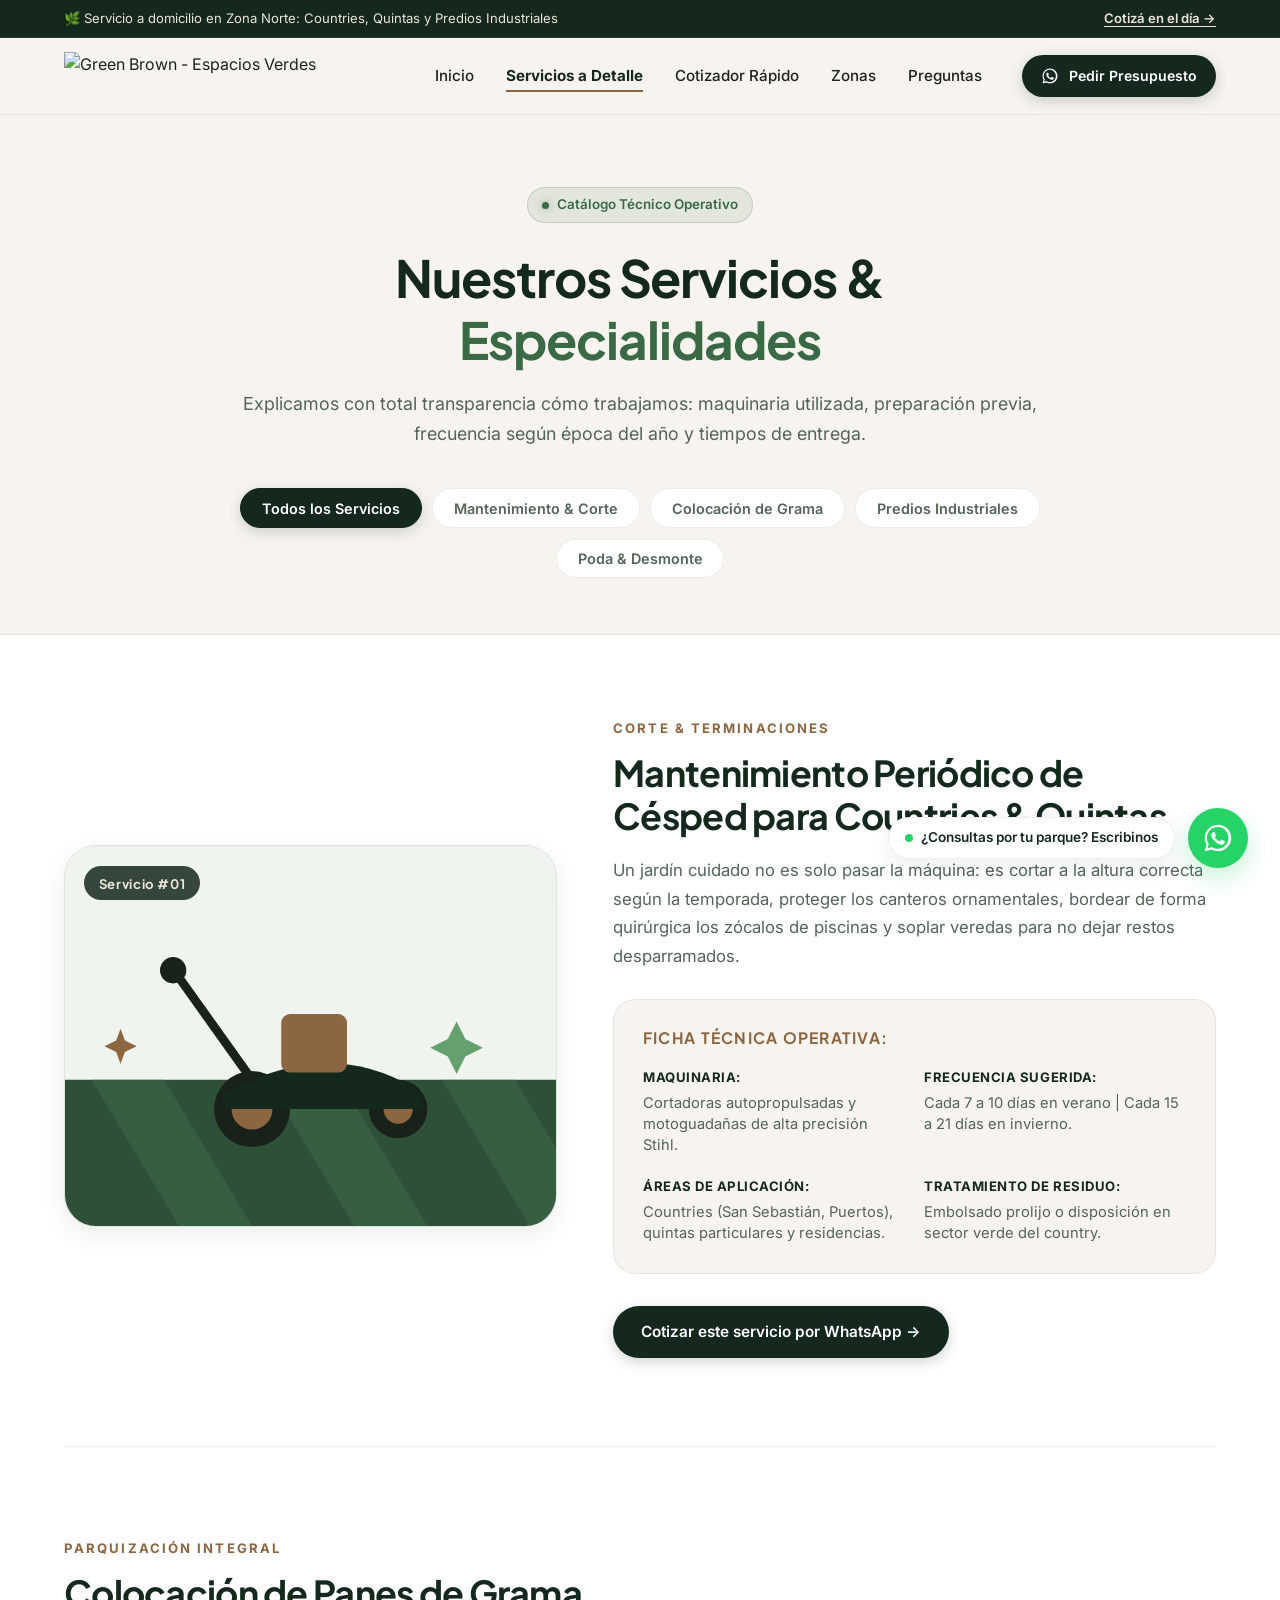
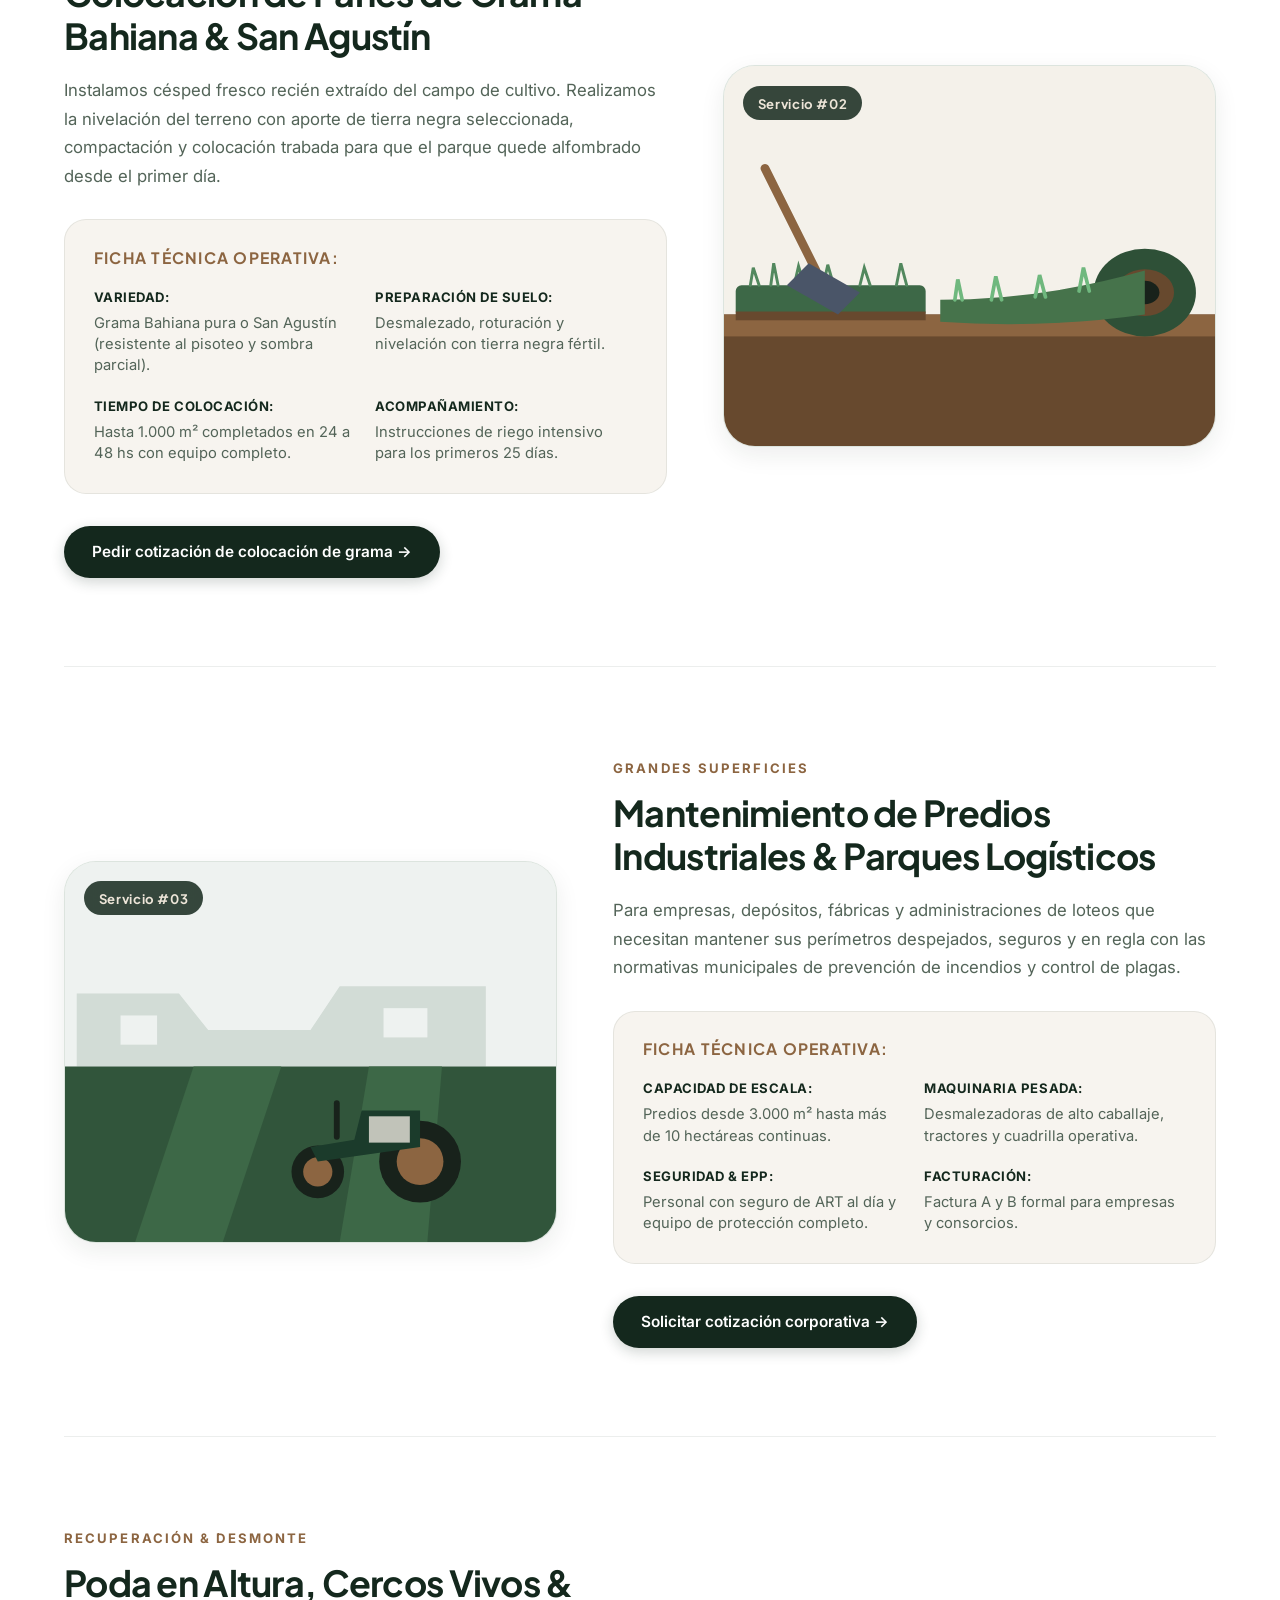
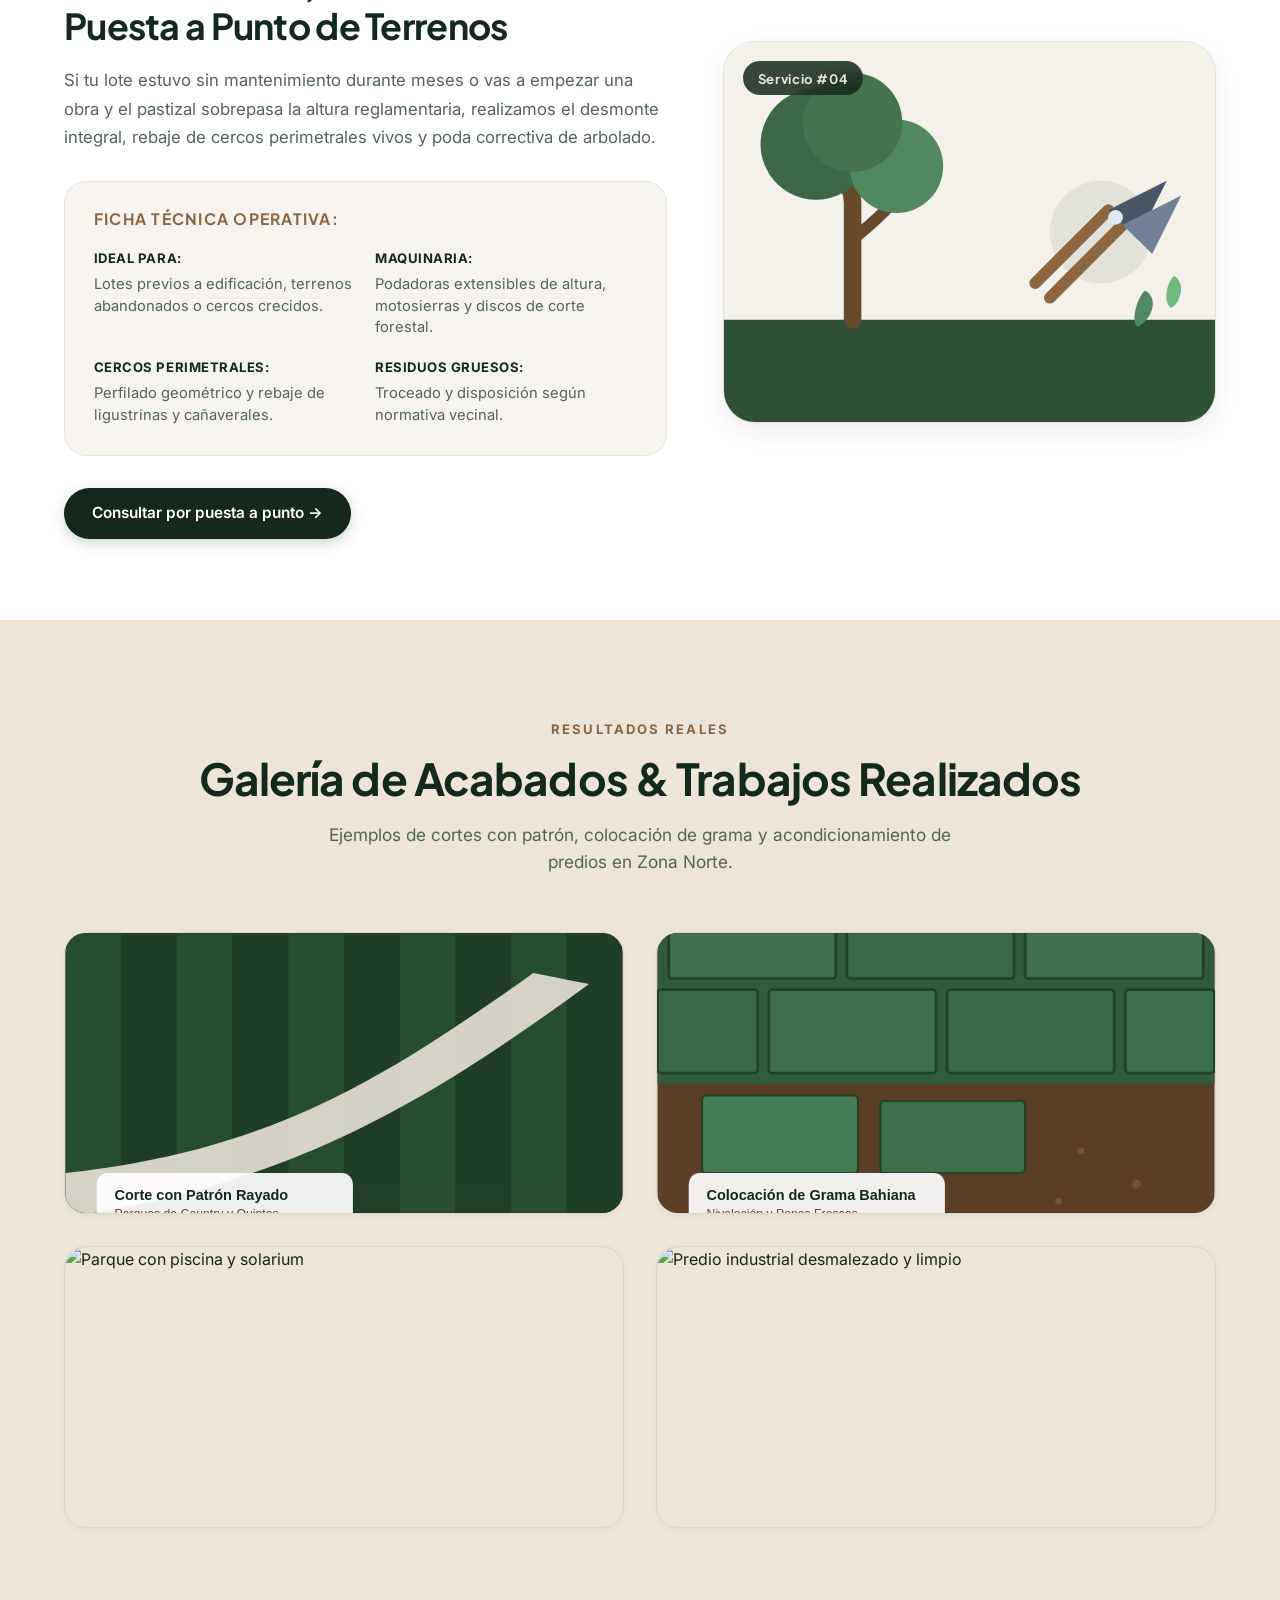
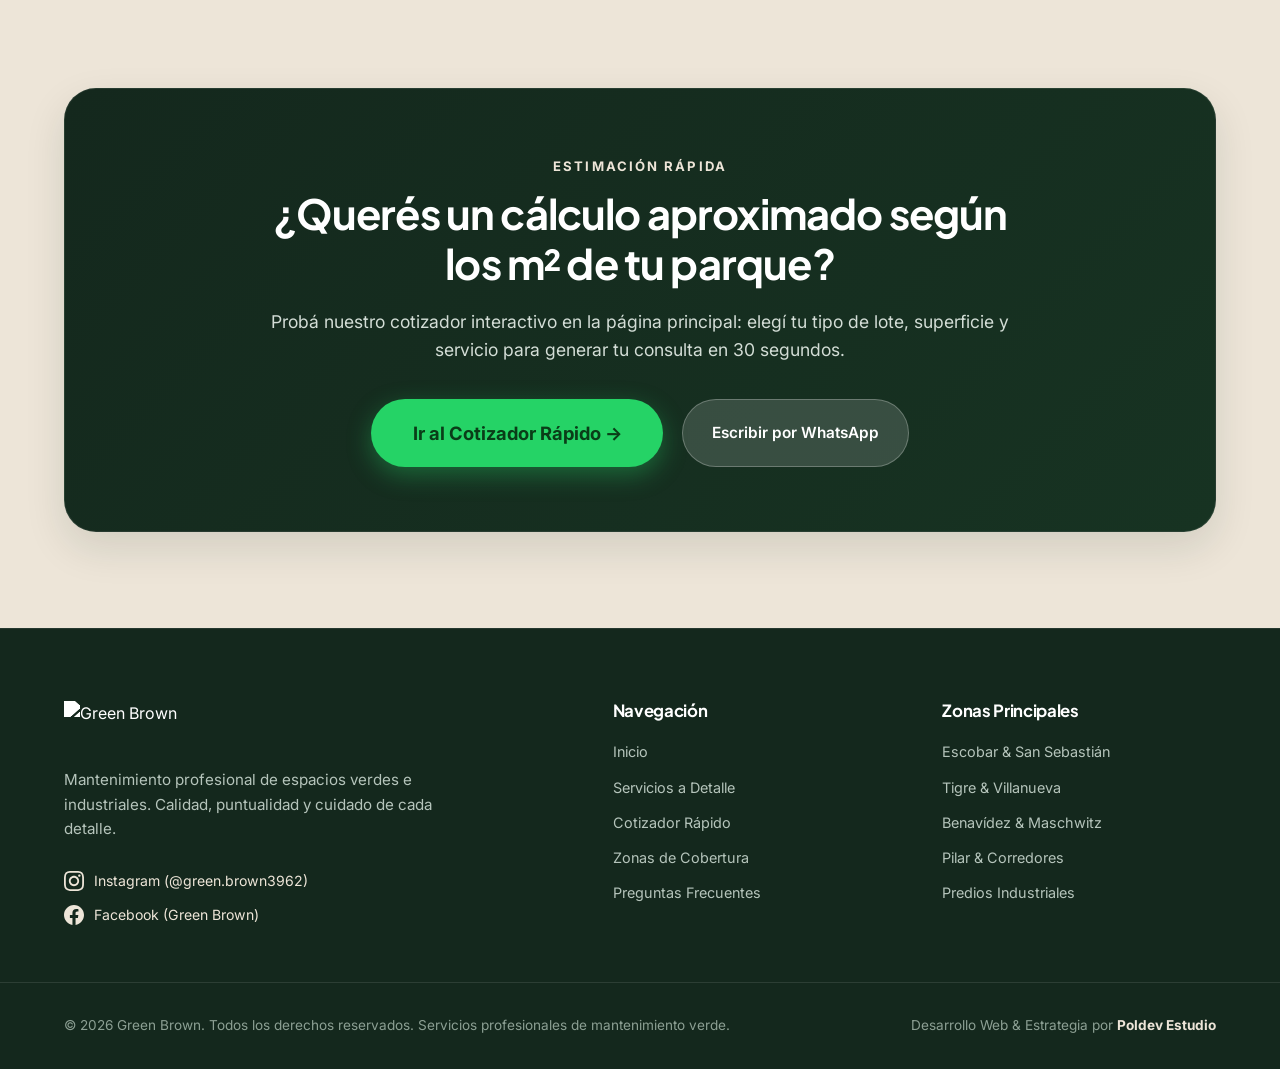
==== servicios.html @ a1261aa9 "Subida del propyecto" ====
<!DOCTYPE html>
<html lang="es">
<head>
  <meta charset="UTF-8">
  <meta name="viewport" content="width=device-width, initial-scale=1.0">
  <title>Servicios y Trabajos | Green Brown Espacios Verdes</title>
  <meta name="description" content="Detalle técnico de servicios de Green Brown: mantenimiento periódico de césped, colocación de panes de grama bahiana, predios industriales y desmonte en Zona Norte.">
  <meta name="theme-color" content="#14281D">

  <!-- Open Graph -->
  <meta property="og:type" content="website">
  <meta property="og:title" content="Servicios y Trabajos | Green Brown">
  <meta property="og:description" content="Conocé en detalle cómo cuidamos tu terreno: maquinaria propia, especificaciones técnicas y colocación de grama.">
  <meta property="og:image" content="images/hero-art.svg">

  <!-- Favicon -->
  <link rel="icon" type="image/svg+xml" href="images/logo.svg">

  <!-- Google Fonts -->
  <link rel="preconnect" href="https://fonts.googleapis.com">
  <link rel="preconnect" href="https://fonts.gstatic.com" crossorigin>
  <link href="https://fonts.googleapis.com/css2?family=Inter:wght@300;400;500;600;700&family=Plus+Jakarta+Sans:wght@500;600;700;800&display=swap" rel="stylesheet">

  <!-- Stylesheet -->
  <link rel="stylesheet" href="css/style.css">
</head>
<body>

  <!-- Top Bar -->
  <div class="top-announcement">
    <div class="container announcement-inner">
      <span>🌿 Servicio a domicilio en Zona Norte: Countries, Quintas y Predios Industriales</span>
      <a href="https://wa.me/5491100000000?text=Hola%20Green%20Brown!%20Quiero%20consultar%20por%20un%20servicio%20de%20mantenimiento" target="_blank" rel="noopener" class="top-link">Cotizá en el día →</a>
    </div>
  </div>

  <!-- Header -->
  <header class="site-header" id="header">
    <div class="container header-container">
      <a href="index.html" class="brand-logo" aria-label="Green Brown Inicio">
        <img src="images/logo.svg" alt="Green Brown - Espacios Verdes" class="logo-img">
      </a>

      <!-- Navegación -->
      <nav class="main-nav" id="mainNav">
        <ul class="nav-links">
          <li><a href="index.html" class="nav-item">Inicio</a></li>
          <li><a href="servicios.html" class="nav-item active-page">Servicios a Detalle</a></li>
          <li><a href="index.html#cotizador" class="nav-item">Cotizador Rápido</a></li>
          <li><a href="index.html#cobertura" class="nav-item">Zonas</a></li>
          <li><a href="index.html#faq" class="nav-item">Preguntas</a></li>
        </ul>
        <div class="nav-actions">
          <a href="https://wa.me/5491100000000?text=Hola%20Green%20Brown,%20quiero%20pedir%20un%20presupuesto%20para%20mi%20parque." target="_blank" rel="noopener" class="btn btn-primary btn-sm">
            <svg class="icon-whatsapp" viewBox="0 0 24 24" fill="currentColor" width="18" height="18"><path d="M12.04 2c-5.46 0-9.91 4.45-9.91 9.91 0 1.75.46 3.45 1.32 4.95L2.05 22l5.25-1.38c1.45.79 3.08 1.21 4.74 1.21 5.46 0 9.91-4.45 9.91-9.91 0-2.65-1.03-5.14-2.9-7.01A9.816 9.816 0 0012.04 2zm0 18.15c-1.52 0-3-.41-4.3-1.18l-.31-.18-3.19.84.85-3.11-.2-.32a8.03 8.03 0 01-1.23-4.29c0-4.46 3.63-8.09 8.09-8.09 2.16 0 4.19.84 5.72 2.37 1.53 1.53 2.37 3.56 2.37 5.72 0 4.46-3.63 8.09-8.09 8.09zm4.43-6.07c-.24-.12-1.44-.71-1.66-.79-.23-.08-.39-.12-.56.12-.17.24-.64.79-.79.95-.14.16-.29.18-.53.06-.24-.12-1.02-.38-1.95-1.21-.72-.64-1.21-1.44-1.35-1.68-.14-.24-.02-.37.1-.49.11-.11.24-.29.37-.43.12-.14.16-.24.24-.4.08-.16.04-.31-.02-.43-.06-.12-.56-1.34-.76-1.84-.2-.49-.4-.42-.56-.43h-.47c-.16 0-.43.06-.66.31-.23.24-.88.86-.88 2.1 0 1.24.9 2.44 1.03 2.61.12.16 1.77 2.7 4.29 3.78.6.26 1.07.41 1.44.53.6.19 1.15.16 1.58.1.48-.07 1.44-.59 1.64-1.16.2-.57.2-1.06.14-1.16-.06-.1-.22-.16-.46-.28z"/></svg>
            Pedir Presupuesto
          </a>
        </div>
      </nav>

      <!-- Botón Menú Mobile -->
      <button class="mobile-menu-btn" id="mobileMenuBtn" aria-label="Abrir menú de navegación">
        <span></span>
        <span></span>
        <span></span>
      </button>
    </div>
  </header>

  <!-- Page Hero Header -->
  <section class="page-hero">
    <div class="container">
      <div class="page-hero-content reveal">
        <span class="badge-tag">
          <span class="badge-dot"></span> Catálogo Técnico Operativo
        </span>
        <h1 class="page-hero-title">
          Nuestros Servicios & <span class="text-accent">Especialidades</span>
        </h1>
        <p class="page-hero-subtitle">
          Explicamos con total transparencia cómo trabajamos: maquinaria utilizada, preparación previa, frecuencia según época del año y tiempos de entrega.
        </p>

        <!-- Filtros Rápidos Interactivos -->
        <div class="service-filter-bar">
          <button type="button" class="filter-tab-btn active" data-filter="all">Todos los Servicios</button>
          <button type="button" class="filter-tab-btn" data-filter="corte">Mantenimiento & Corte</button>
          <button type="button" class="filter-tab-btn" data-filter="grama">Colocación de Grama</button>
          <button type="button" class="filter-tab-btn" data-filter="industrial">Predios Industriales</button>
          <button type="button" class="filter-tab-btn" data-filter="poda">Poda & Desmonte</button>
        </div>
      </div>
    </div>
  </section>

  <!-- Lista Detallada de Servicios -->
  <section class="detailed-services-section">
    <div class="container">

      <!-- SERVICIO 1: CORTE PERIÓDICO -->
      <div class="detailed-service-item reveal" id="corte" data-category="corte">
        <div class="detailed-grid">
          <div class="detailed-media">
            <img src="images/service-mantenimiento.svg" alt="Mantenimiento periódico y corte de césped" class="detailed-img">
            <div class="detailed-badge">Servicio #01</div>
          </div>
          <div class="detailed-content">
            <span class="section-kicker">Corte & Terminaciones</span>
            <h2 class="detailed-title">Mantenimiento Periódico de Césped para Countries & Quintas</h2>
            <p class="detailed-description">
              Un jardín cuidado no es solo pasar la máquina: es cortar a la altura correcta según la temporada, proteger los canteros ornamentales, bordear de forma quirúrgica los zócalos de piscinas y soplar veredas para no dejar restos desparramados.
            </p>

            <div class="specs-box">
              <h4 class="specs-title">Ficha Técnica Operativa:</h4>
              <div class="specs-grid">
                <div class="spec-card">
                  <span class="spec-label">Maquinaria:</span>
                  <span class="spec-val">Cortadoras autopropulsadas y motoguadañas de alta precisión Stihl.</span>
                </div>
                <div class="spec-card">
                  <span class="spec-label">Frecuencia sugerida:</span>
                  <span class="spec-val">Cada 7 a 10 días en verano | Cada 15 a 21 días en invierno.</span>
                </div>
                <div class="spec-card">
                  <span class="spec-label">Áreas de aplicación:</span>
                  <span class="spec-val">Countries (San Sebastián, Puertos), quintas particulares y residencias.</span>
                </div>
                <div class="spec-card">
                  <span class="spec-label">Tratamiento de residuo:</span>
                  <span class="spec-val">Embolsado prolijo o disposición en sector verde del country.</span>
                </div>
              </div>
            </div>

            <div class="detailed-actions">
              <a href="https://wa.me/5491100000000?text=Hola%20Green%20Brown!%20Quiero%20consultar%20por%20el%20servicio%20de%20mantenimiento%20peri%C3%B3dico%20de%20c%C3%A9sped." target="_blank" rel="noopener" class="btn btn-primary">
                Cotizar este servicio por WhatsApp →
              </a>
            </div>
          </div>
        </div>
      </div>

      <!-- SERVICIO 2: COLOCACIÓN DE GRAMA -->
      <div class="detailed-service-item reveal" id="grama" data-category="grama">
        <div class="detailed-grid reverse">
          <div class="detailed-media">
            <img src="images/service-grama.svg" alt="Colocación de panes de césped y nivelación" class="detailed-img">
            <div class="detailed-badge">Servicio #02</div>
          </div>
          <div class="detailed-content">
            <span class="section-kicker">Parquización Integral</span>
            <h2 class="detailed-title">Colocación de Panes de Grama Bahiana & San Agustín</h2>
            <p class="detailed-description">
              Instalamos césped fresco recién extraído del campo de cultivo. Realizamos la nivelación del terreno con aporte de tierra negra seleccionada, compactación y colocación trabada para que el parque quede alfombrado desde el primer día.
            </p>

            <div class="specs-box">
              <h4 class="specs-title">Ficha Técnica Operativa:</h4>
              <div class="specs-grid">
                <div class="spec-card">
                  <span class="spec-label">Variedad:</span>
                  <span class="spec-val">Grama Bahiana pura o San Agustín (resistente al pisoteo y sombra parcial).</span>
                </div>
                <div class="spec-card">
                  <span class="spec-label">Preparación de suelo:</span>
                  <span class="spec-val">Desmalezado, roturación y nivelación con tierra negra fértil.</span>
                </div>
                <div class="spec-card">
                  <span class="spec-label">Tiempo de colocación:</span>
                  <span class="spec-val">Hasta 1.000 m² completados en 24 a 48 hs con equipo completo.</span>
                </div>
                <div class="spec-card">
                  <span class="spec-label">Acompañamiento:</span>
                  <span class="spec-val">Instrucciones de riego intensivo para los primeros 25 días.</span>
                </div>
              </div>
            </div>

            <div class="detailed-actions">
              <a href="https://wa.me/5491100000000?text=Hola%20Green%20Brown!%20Quiero%20pedir%20presupuesto%20para%20colocar%20panes%20de%20grama%20bahiana." target="_blank" rel="noopener" class="btn btn-primary">
                Pedir cotización de colocación de grama →
              </a>
            </div>
          </div>
        </div>
      </div>

      <!-- SERVICIO 3: PREDIOS INDUSTRIALES -->
      <div class="detailed-service-item reveal" id="industrial" data-category="industrial">
        <div class="detailed-grid">
          <div class="detailed-media">
            <img src="images/service-industrial.svg" alt="Mantenimiento de predios industriales y parques logísticos" class="detailed-img">
            <div class="detailed-badge">Servicio #03</div>
          </div>
          <div class="detailed-content">
            <span class="section-kicker">Grandes Superficies</span>
            <h2 class="detailed-title">Mantenimiento de Predios Industriales & Parques Logísticos</h2>
            <p class="detailed-description">
              Para empresas, depósitos, fábricas y administraciones de loteos que necesitan mantener sus perímetros despejados, seguros y en regla con las normativas municipales de prevención de incendios y control de plagas.
            </p>

            <div class="specs-box">
              <h4 class="specs-title">Ficha Técnica Operativa:</h4>
              <div class="specs-grid">
                <div class="spec-card">
                  <span class="spec-label">Capacidad de escala:</span>
                  <span class="spec-val">Predios desde 3.000 m² hasta más de 10 hectáreas continuas.</span>
                </div>
                <div class="spec-card">
                  <span class="spec-label">Maquinaria pesada:</span>
                  <span class="spec-val">Desmalezadoras de alto caballaje, tractores y cuadrilla operativa.</span>
                </div>
                <div class="spec-card">
                  <span class="spec-label">Seguridad & EPP:</span>
                  <span class="spec-val">Personal con seguro de ART al día y equipo de protección completo.</span>
                </div>
                <div class="spec-card">
                  <span class="spec-label">Facturación:</span>
                  <span class="spec-val">Factura A y B formal para empresas y consorcios.</span>
                </div>
              </div>
            </div>

            <div class="detailed-actions">
              <a href="https://wa.me/5491100000000?text=Hola%20Green%20Brown!%20Nos%20comunicamos%20desde%20una%20empresa%20para%20solicitar%20presupuesto%20de%20predio%20industrial." target="_blank" rel="noopener" class="btn btn-primary">
                Solicitar cotización corporativa →
              </a>
            </div>
          </div>
        </div>
      </div>

      <!-- SERVICIO 4: PODA Y DESMONTE -->
      <div class="detailed-service-item reveal" id="poda" data-category="poda">
        <div class="detailed-grid reverse">
          <div class="detailed-media">
            <img src="images/service-poda.svg" alt="Poda, desmonte y puesta a punto de terrenos" class="detailed-img">
            <div class="detailed-badge">Servicio #04</div>
          </div>
          <div class="detailed-content">
            <span class="section-kicker">Recuperación & Desmonte</span>
            <h2 class="detailed-title">Poda en Altura, Cercos Vivos & Puesta a Punto de Terrenos</h2>
            <p class="detailed-description">
              Si tu lote estuvo sin mantenimiento durante meses o vas a empezar una obra y el pastizal sobrepasa la altura reglamentaria, realizamos el desmonte integral, rebaje de cercos perimetrales vivos y poda correctiva de arbolado.
            </p>

            <div class="specs-box">
              <h4 class="specs-title">Ficha Técnica Operativa:</h4>
              <div class="specs-grid">
                <div class="spec-card">
                  <span class="spec-label">Ideal para:</span>
                  <span class="spec-val">Lotes previos a edificación, terrenos abandonados o cercos crecidos.</span>
                </div>
                <div class="spec-card">
                  <span class="spec-label">Maquinaria:</span>
                  <span class="spec-val">Podadoras extensibles de altura, motosierras y discos de corte forestal.</span>
                </div>
                <div class="spec-card">
                  <span class="spec-label">Cercos perimetrales:</span>
                  <span class="spec-val">Perfilado geométrico y rebaje de ligustrinas y cañaverales.</span>
                </div>
                <div class="spec-card">
                  <span class="spec-label">Residuos gruesos:</span>
                  <span class="spec-val">Troceado y disposición según normativa vecinal.</span>
                </div>
              </div>
            </div>

            <div class="detailed-actions">
              <a href="https://wa.me/5491100000000?text=Hola%20Green%20Brown!%20Necesito%20presupuestar%20una%20puesta%20a%20punto%20o%20poda%20de%20terreno." target="_blank" rel="noopener" class="btn btn-primary">
                Consultar por puesta a punto →
              </a>
            </div>
          </div>
        </div>
      </div>

    </div>
  </section>

  <!-- Galería de Trabajos Visual -->
  <section class="gallery-section">
    <div class="container">
      <div class="section-header text-center reveal">
        <span class="section-kicker">Resultados Reales</span>
        <h2 class="section-title">Galería de Acabados & Trabajos Realizados</h2>
        <p class="section-subtitle">Ejemplos de cortes con patrón, colocación de grama y acondicionamiento de predios en Zona Norte.</p>
      </div>

      <div class="gallery-grid">
        <div class="gallery-item reveal delay-100">
          <img src="images/gallery-corte-patron.svg" alt="Corte de césped con patrón rayado en country" class="gallery-img">
        </div>
        <div class="gallery-item reveal delay-200">
          <img src="images/gallery-grama-panes.svg" alt="Colocación de panes de grama bahiana" class="gallery-img">
        </div>
        <div class="gallery-item reveal delay-150">
          <img src="images/gallery-parque-country.svg" alt="Parque con piscina y solarium" class="gallery-img">
        </div>
        <div class="gallery-item reveal delay-250">
          <img src="images/gallery-predio-industrial.svg" alt="Predio industrial desmalezado y limpio" class="gallery-img">
        </div>
      </div>
    </div>
  </section>

  <!-- Cross-link al Cotizador de la Página Principal -->
  <section class="cross-link-section">
    <div class="container">
      <div class="cross-link-card reveal-scale">
        <div class="cross-link-content">
          <span class="section-kicker text-sand">Estimación Rápida</span>
          <h2 class="cross-link-title">¿Querés un cálculo aproximado según los m² de tu parque?</h2>
          <p class="cross-link-text">
            Probá nuestro cotizador interactivo en la página principal: elegí tu tipo de lote, superficie y servicio para generar tu consulta en 30 segundos.
          </p>
          <div class="cross-link-actions">
            <a href="index.html#cotizador" class="btn btn-whatsapp-giant">
              <span>Ir al Cotizador Rápido →</span>
            </a>
            <a href="https://wa.me/5491100000000?text=Hola%20Green%20Brown!%20Quiero%20hacer%20una%20consulta%20directa." target="_blank" rel="noopener" class="btn btn-secondary-light">
              Escribir por WhatsApp
            </a>
          </div>
        </div>
      </div>
    </div>
  </section>

  <!-- Site Footer -->
  <footer class="site-footer">
    <div class="container footer-content">
      <div class="footer-brand">
        <img src="images/logo.svg" alt="Green Brown" class="footer-logo">
        <p class="footer-tagline">
          Mantenimiento profesional de espacios verdes e industriales. Calidad, puntualidad y cuidado de cada detalle.
        </p>
        <div class="social-links">
          <a href="https://www.instagram.com/green.brown3962" target="_blank" rel="noopener" class="social-btn" aria-label="Instagram de Green Brown">
            <svg viewBox="0 0 24 24" fill="currentColor" width="20" height="20"><path d="M12 2.163c3.204 0 3.584.012 4.85.07 3.252.148 4.771 1.691 4.919 4.919.058 1.265.069 1.645.069 4.849 0 3.205-.012 3.584-.069 4.849-.149 3.225-1.664 4.771-4.919 4.919-1.266.058-1.644.07-4.85.07-3.204 0-3.584-.012-4.849-.07-3.26-.149-4.771-1.699-4.919-4.92-.058-1.265-.07-1.644-.07-4.849 0-3.204.013-3.583.07-4.849.149-3.227 1.664-4.771 4.919-4.919 1.266-.057 1.645-.069 4.849-.069zm0-2.163c-3.259 0-3.667.014-4.947.072-4.358.2-6.78 2.618-6.98 6.98-.059 1.281-.073 1.689-.073 4.948 0 3.259.014 3.668.072 4.948.2 4.358 2.618 6.78 6.98 6.98 1.281.058 1.689.072 4.948.072 3.259 0 3.668-.014 4.948-.072 4.354-.2 6.782-2.618 6.979-6.98.059-1.28.073-1.689.073-4.948 0-3.259-.014-3.667-.072-4.947-.196-4.354-2.617-6.78-6.979-6.98-1.281-.059-1.69-.073-4.949-.073zm0 5.838c-3.403 0-6.162 2.759-6.162 6.162s2.759 6.163 6.162 6.163 6.162-2.759 6.162-6.163c0-3.403-2.759-6.162-6.162-6.162zm0 10.162c-2.209 0-4-1.79-4-4 0-2.209 1.791-4 4-4s4 1.791 4 4c0 2.21-1.791 4-4 4zm6.406-11.845c-.796 0-1.441.645-1.441 1.44s.645 1.44 1.441 1.44c.795 0 1.439-.645 1.439-1.44s-.644-1.44-1.439-1.44z"/></svg>
            <span>Instagram (@green.brown3962)</span>
          </a>
          <a href="https://www.facebook.com/green.brown3962" target="_blank" rel="noopener" class="social-btn" aria-label="Facebook de Green Brown">
            <svg viewBox="0 0 24 24" fill="currentColor" width="20" height="20"><path d="M24 12.073c0-6.627-5.373-12-12-12s-12 5.373-12 12c0 5.99 4.388 10.954 10.125 11.854v-8.385H7.078v-3.47h3.047V9.43c0-3.007 1.792-4.669 4.533-4.669 1.312 0 2.686.235 2.686.235v2.953H15.83c-1.491 0-1.956.925-1.956 1.874v2.25h3.328l-.532 3.47h-2.796v8.385C19.612 23.027 24 18.062 24 12.073z"/></svg>
            <span>Facebook (Green Brown)</span>
          </a>
        </div>
      </div>

      <div class="footer-links-group">
        <h4 class="footer-title">Navegación</h4>
        <ul class="footer-nav">
          <li><a href="index.html">Inicio</a></li>
          <li><a href="servicios.html">Servicios a Detalle</a></li>
          <li><a href="index.html#cotizador">Cotizador Rápido</a></li>
          <li><a href="index.html#cobertura">Zonas de Cobertura</a></li>
          <li><a href="index.html#faq">Preguntas Frecuentes</a></li>
        </ul>
      </div>

      <div class="footer-links-group">
        <h4 class="footer-title">Zonas Principales</h4>
        <ul class="footer-nav">
          <li>Escobar & San Sebastián</li>
          <li>Tigre & Villanueva</li>
          <li>Benavídez & Maschwitz</li>
          <li>Pilar & Corredores</li>
          <li>Predios Industriales</li>
        </ul>
      </div>
    </div>

    <div class="footer-bottom">
      <div class="container footer-bottom-inner">
        <p>© 2026 Green Brown. Todos los derechos reservados. Servicios profesionales de mantenimiento verde.</p>
        <p class="agency-credit">Desarrollo Web & Estrategia por <strong>Poldev Estudio</strong></p>
      </div>
    </div>
  </footer>

  <!-- Floating WhatsApp CTA Button -->
  <div class="floating-whatsapp-wrap">
    <div class="floating-tooltip">
      <span class="tooltip-dot"></span> ¿Consultas por tu parque? Escribinos
    </div>
    <a href="https://wa.me/5491100000000?text=Hola%20Green%20Brown!%20Quiero%20pedir%20presupuesto%20para%20el%20mantenimiento%20de%20un%20parque." target="_blank" rel="noopener" class="floating-whatsapp-btn" aria-label="Contactar por WhatsApp a Green Brown">
      <svg class="whatsapp-bubble-icon" viewBox="0 0 24 24" fill="currentColor"><path d="M12.04 2c-5.46 0-9.91 4.45-9.91 9.91 0 1.75.46 3.45 1.32 4.95L2.05 22l5.25-1.38c1.45.79 3.08 1.21 4.74 1.21 5.46 0 9.91-4.45 9.91-9.91 0-2.65-1.03-5.14-2.9-7.01A9.816 9.816 0 0012.04 2zm0 18.15c-1.52 0-3-.41-4.3-1.18l-.31-.18-3.19.84.85-3.11-.2-.32a8.03 8.03 0 01-1.23-4.29c0-4.46 3.63-8.09 8.09-8.09 2.16 0 4.19.84 5.72 2.37 1.53 1.53 2.37 3.56 2.37 5.72 0 4.46-3.63 8.09-8.09 8.09zm4.43-6.07c-.24-.12-1.44-.71-1.66-.79-.23-.08-.39-.12-.56.12-.17.24-.64.79-.79.95-.14.16-.29.18-.53.06-.24-.12-1.02-.38-1.95-1.21-.72-.64-1.21-1.44-1.35-1.68-.14-.24-.02-.37.1-.49.11-.11.24-.29.37-.43.12-.14.16-.24.24-.4.08-.16.04-.31-.02-.43-.06-.12-.56-1.34-.76-1.84-.2-.49-.4-.42-.56-.43h-.47c-.16 0-.43.06-.66.31-.23.24-.88.86-.88 2.1 0 1.24.9 2.44 1.03 2.61.12.16 1.77 2.7 4.29 3.78.6.26 1.07.41 1.44.53.6.19 1.15.16 1.58.1.48-.07 1.44-.59 1.64-1.16.2-.57.2-1.06.14-1.16-.06-.1-.22-.16-.46-.28z"/></svg>
    </a>
  </div>

  <!-- Scripts -->
  <script src="js/main.js"></script>
</body>
</html>
---- css/style.css ----
/* ==========================================================================
   GREEN BROWN - SISTEMA DE DISEÑO & ESTILOS
   Paleta: Bosque Profundo, Musgo, Tierra y Lino
   ========================================================================== */

:root {
  /* Paleta Cromática Orgánica */
  --color-primary: #14281D;       /* Bosque profundo / Fondo oscuro */
  --color-primary-light: #1E3B2C; /* Verde oscuro medio */
  --color-accent-green: #3A6946;  /* Musgo / Verde follaje */
  --color-accent-lime: #65A06F;   /* Acento vivo sutil */
  --color-earth: #8C6541;         /* Tono tierra / Madera corteza */
  --color-earth-dark: #67492E;    /* Marrón profundo */
  --color-sand: #EDE5D8;          /* Arena cálida / Fondos suaves */
  --color-sand-light: #F7F4EF;    /* Lino claro / Fondo base */
  --color-white: #FFFFFF;
  --color-text-main: #19241C;     /* Texto de alto contraste */
  --color-text-muted: #536458;    /* Texto secundario */
  --color-border: rgba(20, 40, 29, 0.08);
  --color-border-hover: rgba(20, 40, 29, 0.18);

  /* WhatsApp Brand Color */
  --color-whatsapp: #25D366;
  --color-whatsapp-dark: #128C7E;

  /* Tipografías */
  --font-heading: 'Plus Jakarta Sans', system-ui, -apple-system, sans-serif;
  --font-body: 'Inter', system-ui, -apple-system, sans-serif;

  /* Radios & Sombras */
  --radius-sm: 8px;
  --radius-md: 14px;
  --radius-lg: 22px;
  --radius-xl: 32px;
  --radius-full: 9999px;

  --shadow-sm: 0 2px 6px rgba(20, 40, 29, 0.04);
  --shadow-md: 0 8px 24px rgba(20, 40, 29, 0.08);
  --shadow-lg: 0 16px 40px rgba(20, 40, 29, 0.12);
  --shadow-glow: 0 10px 25px rgba(37, 211, 102, 0.25);

  /* Transiciones */
  --transition: all 0.28s cubic-bezier(0.16, 1, 0.3, 1);
}

/* Reset básico */
*, *::before, *::after {
  box-sizing: border-box;
  margin: 0;
  padding: 0;
}

html {
  scroll-behavior: smooth;
  font-size: 16px;
  -webkit-font-smoothing: antialiased;
}

body {
  font-family: var(--font-body);
  background-color: var(--color-sand-light);
  color: var(--color-text-main);
  line-height: 1.6;
  overflow-x: hidden;
}

img {
  max-width: 100%;
  height: auto;
  display: block;
}

a {
  color: inherit;
  text-decoration: none;
  transition: var(--transition);
}

button {
  font-family: inherit;
  cursor: pointer;
  border: none;
  background: none;
  transition: var(--transition);
}

/* Contenedor central */
.container {
  width: 100%;
  max-width: 1200px;
  margin: 0 auto;
  padding: 0 1.5rem;
}

/* ==========================================================================
   TIPOGRAFÍAS Y ENCABEZADOS
   ========================================================================== */
h1, h2, h3, h4 {
  font-family: var(--font-heading);
  font-weight: 700;
  line-height: 1.2;
  color: var(--color-primary);
  letter-spacing: -0.02em;
}

.section-header {
  margin-bottom: 3.5rem;
}

.text-center {
  text-align: center;
}

.section-kicker {
  display: inline-block;
  font-size: 0.82rem;
  font-weight: 700;
  text-transform: uppercase;
  letter-spacing: 0.16em;
  color: var(--color-earth);
  margin-bottom: 0.75rem;
}

.section-title {
  font-size: clamp(2rem, 3.8vw, 2.75rem);
  margin-bottom: 1rem;
}

.section-subtitle {
  font-size: 1.08rem;
  color: var(--color-text-muted);
  max-width: 650px;
  margin: 0 auto;
}

.text-accent {
  color: var(--color-accent-green);
  position: relative;
}

.text-sand {
  color: var(--color-sand) !important;
}

/* ==========================================================================
   BOTONES
   ========================================================================== */
.btn {
  display: inline-flex;
  align-items: center;
  justify-content: center;
  gap: 0.6rem;
  font-weight: 600;
  border-radius: var(--radius-full);
  padding: 0.85rem 1.75rem;
  font-size: 0.96rem;
  transition: var(--transition);
  text-align: center;
}

.btn-sm {
  padding: 0.6rem 1.2rem;
  font-size: 0.88rem;
}

.btn-lg {
  padding: 1rem 2.2rem;
  font-size: 1.05rem;
}

.btn-primary {
  background-color: var(--color-primary);
  color: var(--color-white);
  box-shadow: 0 4px 14px rgba(20, 40, 29, 0.2);
}

.btn-primary:hover {
  background-color: var(--color-primary-light);
  transform: translateY(-2px);
  box-shadow: 0 8px 20px rgba(20, 40, 29, 0.25);
  color: var(--color-white);
}

.btn-secondary {
  background-color: var(--color-white);
  color: var(--color-primary);
  border: 1px solid var(--color-border-hover);
}

.btn-secondary:hover {
  background-color: var(--color-sand);
  transform: translateY(-2px);
}

.btn-whatsapp-action {
  background-color: var(--color-whatsapp-dark);
  color: var(--color-white);
  padding: 1.05rem 2rem;
  border-radius: var(--radius-full);
  font-weight: 700;
  box-shadow: 0 4px 18px rgba(18, 140, 126, 0.25);
}

.btn-whatsapp-action:hover {
  background-color: #0d7065;
  transform: translateY(-2px);
  box-shadow: 0 8px 25px rgba(18, 140, 126, 0.35);
}

.btn-whatsapp-giant {
  background-color: var(--color-whatsapp);
  color: #0A3D18;
  font-size: 1.15rem;
  font-weight: 700;
  padding: 1.2rem 2.6rem;
  border-radius: var(--radius-full);
  box-shadow: 0 8px 24px rgba(37, 211, 102, 0.35);
}

.btn-whatsapp-giant:hover {
  background-color: #20BA5A;
  transform: translateY(-3px) scale(1.02);
  box-shadow: 0 12px 30px rgba(37, 211, 102, 0.45);
}

.btn-secondary-light {
  background: rgba(255, 255, 255, 0.15);
  color: var(--color-white);
  border: 1px solid rgba(255, 255, 255, 0.25);
  padding: 0.85rem 1.8rem;
  border-radius: var(--radius-full);
  font-weight: 600;
}

.btn-secondary-light:hover {
  background: var(--color-white);
  color: var(--color-primary);
}

/* ==========================================================================
   TOP BAR & HEADER
   ========================================================================== */
.top-announcement {
  background-color: var(--color-primary);
  color: var(--color-sand);
  font-size: 0.82rem;
  padding: 0.5rem 0;
  border-bottom: 1px solid rgba(255, 255, 255, 0.08);
}

.announcement-inner {
  display: flex;
  justify-content: space-between;
  align-items: center;
}

.top-link {
  color: var(--color-sand);
  font-weight: 600;
  text-decoration: underline;
  text-underline-offset: 3px;
}

.top-link:hover {
  color: var(--color-white);
}

.site-header {
  position: sticky;
  top: 0;
  z-index: 100;
  background-color: rgba(247, 244, 239, 0.95);
  backdrop-filter: blur(12px);
  -webkit-backdrop-filter: blur(12px);
  border-bottom: 1px solid var(--color-border);
  transition: var(--transition);
}

.site-header.scrolled {
  box-shadow: var(--shadow-sm);
  background-color: rgba(255, 255, 255, 0.98);
}

.header-container {
  display: flex;
  align-items: center;
  justify-content: space-between;
  height: 76px;
}

.brand-logo {
  display: flex;
  align-items: center;
}

.logo-img {
  height: 48px;
  width: auto;
}

.main-nav {
  display: flex;
  align-items: center;
  gap: 2.5rem;
}

.nav-links {
  display: flex;
  list-style: none;
  gap: 2rem;
}

.nav-item {
  font-size: 0.95rem;
  font-weight: 500;
  color: var(--color-text-main);
  position: relative;
  padding: 0.4rem 0;
}

.nav-item::after {
  content: '';
  position: absolute;
  bottom: 0;
  left: 0;
  width: 0;
  height: 2px;
  background-color: var(--color-earth);
  transition: var(--transition);
}

.nav-item:hover {
  color: var(--color-primary);
}

.nav-item:hover::after {
  width: 100%;
}

.mobile-menu-btn {
  display: none;
  flex-direction: column;
  gap: 5px;
  padding: 0.5rem;
}

.mobile-menu-btn span {
  width: 24px;
  height: 2px;
  background-color: var(--color-primary);
  transition: var(--transition);
}

/* ==========================================================================
   HERO SECTION
   ========================================================================== */
.hero-section {
  padding: 4rem 0 5rem;
  position: relative;
}

.hero-grid {
  display: grid;
  grid-template-columns: 1.15fr 0.85fr;
  align-items: center;
  gap: 3.5rem;
}

.badge-tag {
  display: inline-flex;
  align-items: center;
  gap: 0.5rem;
  background-color: rgba(58, 105, 70, 0.1);
  color: var(--color-accent-green);
  border: 1px solid rgba(58, 105, 70, 0.2);
  padding: 0.4rem 0.9rem;
  border-radius: var(--radius-full);
  font-size: 0.84rem;
  font-weight: 600;
  margin-bottom: 1.5rem;
}

.badge-dot {
  width: 7px;
  height: 7px;
  border-radius: 50%;
  background-color: var(--color-accent-green);
  box-shadow: 0 0 8px rgba(58, 105, 70, 0.6);
}

.hero-title {
  font-size: clamp(2.4rem, 4.2vw, 3.6rem);
  line-height: 1.12;
  margin-bottom: 1.4rem;
}

.hero-description {
  font-size: 1.14rem;
  color: var(--color-text-muted);
  line-height: 1.65;
  margin-bottom: 2rem;
  max-width: 580px;
}

.hero-highlights {
  display: flex;
  flex-direction: column;
  gap: 0.8rem;
  margin-bottom: 2.2rem;
}

.highlight-item {
  display: flex;
  align-items: center;
  gap: 0.7rem;
  font-size: 0.98rem;
  font-weight: 500;
  color: var(--color-text-main);
}

.check-icon {
  width: 20px;
  height: 20px;
  color: var(--color-earth);
  flex-shrink: 0;
}

.hero-cta-group {
  display: flex;
  flex-wrap: wrap;
  gap: 1rem;
}

.hero-visual {
  position: relative;
}

.visual-wrapper {
  position: relative;
  border-radius: var(--radius-xl);
  overflow: visible;
}

.hero-art-img {
  width: 100%;
  border-radius: var(--radius-xl);
  box-shadow: var(--shadow-lg);
  display: block;
}

/* Floating Metric Badges in Hero */
.floating-stat-card {
  position: absolute;
  background-color: var(--color-white);
  padding: 0.9rem 1.3rem;
  border-radius: var(--radius-md);
  box-shadow: var(--shadow-lg);
  display: flex;
  align-items: center;
  gap: 0.85rem;
  border: 1px solid var(--color-border);
  z-index: 2;
  animation: floatSlow 4s ease-in-out infinite alternate;
}

.card-top {
  top: -20px;
  right: -15px;
}

.card-bottom {
  bottom: -25px;
  left: -20px;
  animation-delay: 2s;
}

@keyframes floatSlow {
  0% { transform: translateY(0); }
  100% { transform: translateY(-8px); }
}

.stat-icon {
  font-size: 1.6rem;
}

.stat-info {
  display: flex;
  flex-direction: column;
}

.stat-number {
  font-family: var(--font-heading);
  font-weight: 700;
  font-size: 0.95rem;
  color: var(--color-primary);
}

.stat-label {
  font-size: 0.8rem;
  color: var(--color-text-muted);
}

/* ==========================================================================
   COTIZADOR RÁPIDO INTERACTIVO
   ========================================================================== */
.estimator-section {
  padding: 5rem 0;
  background-color: var(--color-sand);
}

.estimator-card {
  background-color: var(--color-white);
  border-radius: var(--radius-xl);
  padding: 3rem;
  box-shadow: var(--shadow-md);
  border: 1px solid var(--color-border);
  max-width: 900px;
  margin: 0 auto;
}

.estimator-step {
  margin-bottom: 2.2rem;
}

.step-label {
  display: block;
  font-family: var(--font-heading);
  font-size: 1.05rem;
  font-weight: 700;
  color: var(--color-primary);
  margin-bottom: 1rem;
}

.options-grid {
  display: grid;
  grid-template-columns: repeat(auto-fit, minmax(180px, 1fr));
  gap: 0.85rem;
}

.option-pill {
  display: flex;
  align-items: center;
  justify-content: center;
  gap: 0.6rem;
  padding: 0.85rem 1rem;
  background-color: var(--color-sand-light);
  border: 1.5px solid rgba(20, 40, 29, 0.08);
  border-radius: var(--radius-md);
  color: var(--color-text-main);
  font-size: 0.9rem;
  font-weight: 600;
  text-align: center;
  transition: var(--transition);
}

.option-pill:hover {
  background-color: #E6DFD5;
  border-color: var(--color-earth);
}

.option-pill.active {
  background-color: var(--color-primary);
  color: var(--color-white);
  border-color: var(--color-primary);
  box-shadow: 0 4px 12px rgba(20, 40, 29, 0.15);
}

.estimator-summary {
  background-color: var(--color-sand-light);
  border-radius: var(--radius-lg);
  padding: 1.8rem;
  margin-top: 2rem;
  display: flex;
  align-items: center;
  justify-content: space-between;
  gap: 2rem;
  border: 1px dashed rgba(20, 40, 29, 0.2);
}

.summary-details {
  flex: 1;
}

.summary-badge {
  font-size: 0.78rem;
  font-weight: 700;
  text-transform: uppercase;
  color: var(--color-earth);
  letter-spacing: 0.1em;
  margin-bottom: 0.35rem;
}

.summary-text {
  font-size: 0.95rem;
  color: var(--color-text-main);
  line-height: 1.45;
}

/* ==========================================================================
   SERVICIOS
   ========================================================================== */
.services-section {
  padding: 6rem 0;
  background-color: var(--color-sand-light);
}

.services-grid {
  display: grid;
  grid-template-columns: repeat(2, 1fr);
  gap: 2.2rem;
}

.service-card {
  background-color: var(--color-white);
  border-radius: var(--radius-lg);
  border: 1px solid var(--color-border);
  box-shadow: var(--shadow-sm);
  overflow: hidden;
  display: flex;
  flex-direction: column;
  transition: var(--transition);
}

.service-card:hover {
  transform: translateY(-5px);
  box-shadow: var(--shadow-lg);
  border-color: var(--color-border-hover);
}

.service-media {
  position: relative;
  background-color: #EEF3ED;
  overflow: hidden;
}

.service-img {
  width: 100%;
  height: 220px;
  object-fit: cover;
  transition: transform 0.6s ease;
}

.service-card:hover .service-img {
  transform: scale(1.03);
}

.service-number {
  position: absolute;
  top: 1rem;
  right: 1.2rem;
  font-family: var(--font-heading);
  font-weight: 800;
  font-size: 1.5rem;
  color: rgba(20, 40, 29, 0.25);
  background-color: rgba(255, 255, 255, 0.85);
  padding: 0.2rem 0.6rem;
  border-radius: var(--radius-sm);
}

.service-body {
  padding: 2.2rem;
  display: flex;
  flex-direction: column;
  flex: 1;
}

.service-title {
  font-size: 1.35rem;
  margin-bottom: 0.8rem;
  color: var(--color-primary);
}

.service-desc {
  font-size: 0.95rem;
  color: var(--color-text-muted);
  line-height: 1.6;
  margin-bottom: 1.4rem;
}

.service-features {
  list-style: none;
  margin-bottom: 2rem;
  margin-top: auto;
  display: flex;
  flex-direction: column;
  gap: 0.5rem;
}

.service-features li {
  font-size: 0.9rem;
  color: var(--color-text-main);
  position: relative;
  padding-left: 1.4rem;
}

.service-features li::before {
  content: '✓';
  position: absolute;
  left: 0;
  color: var(--color-accent-green);
  font-weight: 700;
}

.service-link {
  font-weight: 700;
  font-size: 0.92rem;
  color: var(--color-earth-dark);
  display: inline-flex;
  align-items: center;
  gap: 0.4rem;
}

.service-link:hover {
  color: var(--color-primary);
  transform: translateX(4px);
}

/* ==========================================================================
   POR QUÉ GREEN BROWN (DIFERENCIALES)
   ========================================================================== */
.why-section {
  padding: 6rem 0;
  background-color: var(--color-white);
  border-top: 1px solid var(--color-border);
  border-bottom: 1px solid var(--color-border);
}

.why-grid {
  display: grid;
  grid-template-columns: 0.95fr 1.05fr;
  gap: 4rem;
  align-items: center;
}

.why-header .section-title {
  font-size: clamp(2rem, 3.5vw, 2.6rem);
  margin-bottom: 1.2rem;
}

.why-header .section-subtitle {
  margin-bottom: 2rem;
}

.why-contact-pill {
  display: inline-flex;
  align-items: center;
  gap: 0.8rem;
  background-color: var(--color-sand-light);
  border: 1px solid var(--color-border);
  padding: 0.7rem 1.2rem;
  border-radius: var(--radius-full);
  font-size: 0.9rem;
}

.why-contact-pill a {
  font-weight: 700;
  color: var(--color-primary);
  text-decoration: underline;
}

.pillars-grid {
  display: grid;
  grid-template-columns: repeat(2, 1fr);
  gap: 1.6rem;
}

.pillar-card {
  background-color: var(--color-sand-light);
  padding: 1.8rem;
  border-radius: var(--radius-md);
  border: 1px solid var(--color-border);
  transition: var(--transition);
}

.pillar-card:hover {
  background-color: #EDE7DC;
  transform: translateY(-3px);
}

.pillar-icon {
  font-size: 2rem;
  margin-bottom: 0.9rem;
}

.pillar-title {
  font-size: 1.12rem;
  margin-bottom: 0.4rem;
  color: var(--color-primary);
}

.pillar-desc {
  font-size: 0.88rem;
  color: var(--color-text-muted);
  line-height: 1.5;
}

/* ==========================================================================
   ZONA DE COBERTURA
   ========================================================================== */
.coverage-section {
  padding: 5rem 0;
}

.coverage-card {
  background: linear-gradient(135deg, var(--color-primary) 0%, #0F2017 100%);
  color: var(--color-white);
  border-radius: var(--radius-xl);
  padding: 4.5rem 3.5rem;
  box-shadow: var(--shadow-lg);
  position: relative;
  overflow: hidden;
}

.coverage-card::after {
  content: '';
  position: absolute;
  top: -50%;
  right: -20%;
  width: 500px;
  height: 500px;
  background: radial-gradient(circle, rgba(58, 105, 70, 0.3) 0%, transparent 70%);
  border-radius: 50%;
  pointer-events: none;
}

.coverage-content {
  position: relative;
  z-index: 1;
  max-width: 800px;
}

.coverage-title {
  color: var(--color-white);
  font-size: clamp(2rem, 3.6vw, 2.7rem);
  margin-bottom: 1.2rem;
}

.coverage-text {
  font-size: 1.1rem;
  color: #D3DDD6;
  margin-bottom: 2.2rem;
  line-height: 1.6;
}

.zones-chips {
  display: flex;
  flex-wrap: wrap;
  gap: 0.75rem;
  margin-bottom: 3rem;
}

.zone-badge {
  background: rgba(255, 255, 255, 0.1);
  backdrop-filter: blur(8px);
  border: 1px solid rgba(255, 255, 255, 0.15);
  color: var(--color-white);
  padding: 0.6rem 1.15rem;
  border-radius: var(--radius-full);
  font-size: 0.92rem;
  font-weight: 500;
}

.coverage-footer {
  display: flex;
  flex-wrap: wrap;
  align-items: center;
  gap: 1.5rem;
  border-top: 1px solid rgba(255, 255, 255, 0.15);
  padding-top: 2rem;
}

.coverage-note {
  font-size: 0.95rem;
  color: #D3DDD6;
}

/* ==========================================================================
   PROCESO EN 3 PASOS
   ========================================================================== */
.process-section {
  padding: 6rem 0;
  background-color: var(--color-sand-light);
}

.steps-grid {
  display: grid;
  grid-template-columns: repeat(3, 1fr);
  gap: 2.5rem;
  position: relative;
}

.step-card {
  background-color: var(--color-white);
  border-radius: var(--radius-lg);
  padding: 2.5rem 2rem;
  border: 1px solid var(--color-border);
  box-shadow: var(--shadow-sm);
  position: relative;
  transition: var(--transition);
}

.step-card:hover {
  transform: translateY(-4px);
  box-shadow: var(--shadow-md);
}

.step-counter {
  font-family: var(--font-heading);
  font-size: 3rem;
  font-weight: 800;
  color: var(--color-sand);
  line-height: 1;
  margin-bottom: 1.2rem;
  position: relative;
}

.step-title {
  font-size: 1.25rem;
  margin-bottom: 0.8rem;
  color: var(--color-primary);
}

.step-desc {
  font-size: 0.94rem;
  color: var(--color-text-muted);
  line-height: 1.6;
}

/* ==========================================================================
   FAQS (ACCORDION)
   ========================================================================== */
.faq-section {
  padding: 5rem 0 6rem;
  background-color: var(--color-white);
  border-top: 1px solid var(--color-border);
}

.faq-container {
  max-width: 800px;
}

.faq-accordion {
  display: flex;
  flex-direction: column;
  gap: 1rem;
}

.faq-item {
  border: 1px solid var(--color-border);
  border-radius: var(--radius-md);
  overflow: hidden;
  transition: var(--transition);
}

.faq-item:hover {
  border-color: var(--color-border-hover);
}

.faq-trigger {
  width: 100%;
  display: flex;
  justify-content: space-between;
  align-items: center;
  padding: 1.3rem 1.6rem;
  text-align: left;
  font-family: var(--font-heading);
  font-size: 1.05rem;
  font-weight: 600;
  color: var(--color-primary);
  background-color: var(--color-sand-light);
}

.faq-icon {
  font-size: 1.4rem;
  color: var(--color-earth);
  transition: transform 0.3s ease;
  line-height: 1;
}

.faq-item.active .faq-icon {
  transform: rotate(45deg);
}

.faq-panel {
  max-height: 0;
  overflow: hidden;
  transition: max-height 0.35s ease-out;
  background-color: var(--color-white);
}

.faq-panel p {
  padding: 1.4rem 1.6rem;
  font-size: 0.96rem;
  color: var(--color-text-muted);
  line-height: 1.65;
}

/* ==========================================================================
   CTA BANNER FINAL
   ========================================================================== */
.cta-banner-section {
  padding: 4rem 0 6rem;
}

.cta-banner-card {
  background: radial-gradient(circle at 10% 20%, #2A4833 0%, var(--color-primary) 90%);
  color: var(--color-white);
  border-radius: var(--radius-xl);
  padding: 4.5rem 3rem;
  text-align: center;
  box-shadow: var(--shadow-lg);
  border: 1px solid rgba(255, 255, 255, 0.08);
}

.cta-banner-content {
  max-width: 720px;
  margin: 0 auto;
}

.cta-tag {
  display: inline-block;
  background: rgba(37, 211, 102, 0.15);
  color: #55EE8B;
  padding: 0.4rem 1rem;
  border-radius: var(--radius-full);
  font-size: 0.85rem;
  font-weight: 700;
  text-transform: uppercase;
  letter-spacing: 0.1em;
  margin-bottom: 1.4rem;
}

.cta-heading {
  color: var(--color-white);
  font-size: clamp(2.2rem, 3.8vw, 3rem);
  margin-bottom: 1.2rem;
}

.cta-sub {
  font-size: 1.12rem;
  color: #D3DDD6;
  margin-bottom: 2.5rem;
  line-height: 1.65;
}

.cta-actions {
  display: flex;
  justify-content: center;
}

/* ==========================================================================
   FOOTER
   ========================================================================== */
.site-footer {
  background-color: var(--color-primary);
  color: var(--color-sand);
  padding: 4.5rem 0 2rem;
  border-top: 1px solid rgba(255, 255, 255, 0.08);
}

.footer-content {
  display: grid;
  grid-template-columns: 1.8fr 1fr 1fr;
  gap: 3.5rem;
  margin-bottom: 3.5rem;
}

.footer-logo {
  height: 48px;
  margin-bottom: 1.2rem;
  filter: brightness(0) invert(1);
}

.footer-tagline {
  font-size: 0.95rem;
  color: #B5C4BB;
  line-height: 1.6;
  max-width: 380px;
  margin-bottom: 1.8rem;
}

.social-links {
  display: flex;
  flex-direction: column;
  gap: 0.7rem;
}

.social-btn {
  display: inline-flex;
  align-items: center;
  gap: 0.6rem;
  font-size: 0.88rem;
  color: var(--color-sand);
}

.social-btn:hover {
  color: var(--color-white);
  transform: translateX(3px);
}

.footer-title {
  color: var(--color-white);
  font-size: 1.05rem;
  margin-bottom: 1.2rem;
}

.footer-nav {
  list-style: none;
  display: flex;
  flex-direction: column;
  gap: 0.75rem;
}

.footer-nav a, .footer-nav li {
  font-size: 0.9rem;
  color: #B5C4BB;
}

.footer-nav a:hover {
  color: var(--color-white);
}

.footer-bottom {
  border-top: 1px solid rgba(255, 255, 255, 0.1);
  padding-top: 2rem;
  font-size: 0.85rem;
  color: #8C9F93;
}

.footer-bottom-inner {
  display: flex;
  justify-content: space-between;
  align-items: center;
  flex-wrap: wrap;
  gap: 1rem;
}

.agency-credit strong {
  color: var(--color-sand);
}

/* ==========================================================================
   BOTÓN FLOTANTE DE WHATSAPP
   ========================================================================== */
.floating-whatsapp-wrap {
  position: fixed;
  bottom: 2rem;
  right: 2rem;
  z-index: 999;
  display: flex;
  align-items: center;
  gap: 0.8rem;
}

.floating-tooltip {
  background-color: var(--color-white);
  color: var(--color-primary);
  font-size: 0.85rem;
  font-weight: 600;
  padding: 0.55rem 1rem;
  border-radius: var(--radius-full);
  box-shadow: var(--shadow-md);
  border: 1px solid var(--color-border);
  display: flex;
  align-items: center;
  gap: 0.5rem;
  opacity: 0;
  transform: translateX(10px);
  transition: opacity 0.3s ease, transform 0.3s ease;
  pointer-events: none;
}

.floating-whatsapp-wrap:hover .floating-tooltip {
  opacity: 1;
  transform: translateX(0);
}

.tooltip-dot {
  width: 8px;
  height: 8px;
  border-radius: 50%;
  background-color: var(--color-whatsapp);
}

.floating-whatsapp-btn {
  width: 60px;
  height: 60px;
  background-color: var(--color-whatsapp);
  color: var(--color-white);
  border-radius: 50%;
  display: flex;
  align-items: center;
  justify-content: center;
  box-shadow: var(--shadow-glow);
  transition: var(--transition);
  animation: pulseGreen 2.4s infinite;
}

.whatsapp-bubble-icon {
  width: 32px;
  height: 32px;
}

.floating-whatsapp-btn:hover {
  transform: scale(1.1);
  background-color: #20BA5A;
}

@keyframes pulseGreen {
  0% { box-shadow: 0 0 0 0 rgba(37, 211, 102, 0.5); }
  70% { box-shadow: 0 0 0 16px rgba(37, 211, 102, 0); }
  100% { box-shadow: 0 0 0 0 rgba(37, 211, 102, 0); }
}

/* ==========================================================================
   RESPONSIVE DESIGN (MOBILE FIRST ADAPTATIONS)
   ========================================================================== */
@media (max-width: 992px) {
  .hero-grid {
    grid-template-columns: 1fr;
    gap: 3rem;
  }

  .hero-visual {
    max-width: 540px;
    margin: 0 auto;
  }

  .services-grid {
    grid-template-columns: 1fr;
  }

  .why-grid {
    grid-template-columns: 1fr;
    gap: 3rem;
  }

  .steps-grid {
    grid-template-columns: 1fr;
    gap: 1.5rem;
  }

  .footer-content {
    grid-template-columns: 1fr;
    gap: 2.5rem;
  }

  .estimator-summary {
    flex-direction: column;
    align-items: flex-start;
  }

  .btn-whatsapp-action {
    width: 100%;
  }
}

@media (max-width: 768px) {
  .top-announcement {
    display: none;
  }

  .mobile-menu-btn {
    display: flex;
  }

  .main-nav {
    position: fixed;
    top: 76px;
    left: 0;
    width: 100%;
    height: calc(100vh - 76px);
    background-color: var(--color-sand-light);
    flex-direction: column;
    align-items: flex-start;
    padding: 2.5rem 1.5rem;
    gap: 2rem;
    transform: translateX(100%);
    transition: transform 0.3s ease;
  }

  .main-nav.active {
    transform: translateX(0);
  }

  .nav-links {
    flex-direction: column;
    width: 100%;
    gap: 1.2rem;
  }

  .nav-item {
    font-size: 1.25rem;
    font-weight: 600;
  }

  .nav-actions {
    width: 100%;
  }

  .nav-actions .btn {
    width: 100%;
  }

  .card-top, .card-bottom {
    position: static;
    margin: 1rem 0;
    animation: none;
  }

  .estimator-card {
    padding: 1.8rem 1.4rem;
  }

  .options-grid {
    grid-template-columns: 1fr;
  }

  .pillars-grid {
    grid-template-columns: 1fr;
  }

  .coverage-card {
    padding: 3rem 1.5rem;
  }

  .cta-banner-card {
    padding: 3.5rem 1.5rem;
  }

  .floating-tooltip {
    display: none;
  }

  .floating-whatsapp-wrap {
    bottom: 1.2rem;
    right: 1.2rem;
  }
}


/* ==========================================================================
   SCROLL REVEAL ANIMATIONS (SISTEMA MINIMALISTA & FLUIDO)
   ========================================================================== */
.reveal {
  opacity: 0;
  transform: translateY(32px);
  transition: opacity 0.85s cubic-bezier(0.16, 1, 0.3, 1), 
              transform 0.85s cubic-bezier(0.16, 1, 0.3, 1);
  will-change: opacity, transform;
}

.reveal-left {
  opacity: 0;
  transform: translateX(-40px);
  transition: opacity 0.85s cubic-bezier(0.16, 1, 0.3, 1), 
              transform 0.85s cubic-bezier(0.16, 1, 0.3, 1);
  will-change: opacity, transform;
}

.reveal-right {
  opacity: 0;
  transform: translateX(40px);
  transition: opacity 0.85s cubic-bezier(0.16, 1, 0.3, 1), 
              transform 0.85s cubic-bezier(0.16, 1, 0.3, 1);
  will-change: opacity, transform;
}

.reveal-scale {
  opacity: 0;
  transform: scale(0.94);
  transition: opacity 0.85s cubic-bezier(0.16, 1, 0.3, 1), 
              transform 0.85s cubic-bezier(0.16, 1, 0.3, 1);
  will-change: opacity, transform;
}

/* Estado activo tras intersección */
.reveal.is-revealed,
.reveal-left.is-revealed,
.reveal-right.is-revealed,
.reveal-scale.is-revealed {
  opacity: 1;
  transform: translate(0, 0) scale(1);
}

/* Delays escalonados (stagger) */
.delay-100 { transition-delay: 100ms; }
.delay-150 { transition-delay: 150ms; }
.delay-200 { transition-delay: 200ms; }
.delay-250 { transition-delay: 250ms; }
.delay-300 { transition-delay: 300ms; }
.delay-350 { transition-delay: 350ms; }
.delay-400 { transition-delay: 400ms; }

@media (prefers-reduced-motion: reduce) {
  .reveal,
  .reveal-left,
  .reveal-right,
  .reveal-scale {
    opacity: 1 !important;
    transform: none !important;
    transition: none !important;
  }
}


/* ==========================================================================
   PÁGINA DEDICADA: SERVICIOS Y TRABAJOS A DETALLE (servicios.html)
   ========================================================================== */

.nav-item.active-page {
  color: var(--color-primary);
  font-weight: 700;
}

.nav-item.active-page::after {
  width: 100%;
}

.page-hero {
  padding: 4.5rem 0 3.5rem;
  background-color: var(--color-sand-light);
  border-bottom: 1px solid var(--color-border);
  text-align: center;
}

.page-hero-content {
  max-width: 820px;
  margin: 0 auto;
}

.page-hero-title {
  font-size: clamp(2.3rem, 4vw, 3.4rem);
  margin-bottom: 1.2rem;
}

.page-hero-subtitle {
  font-size: 1.12rem;
  color: var(--color-text-muted);
  line-height: 1.65;
  margin-bottom: 2.5rem;
}

/* Barra de Filtros Interactiva */
.service-filter-bar {
  display: flex;
  flex-wrap: wrap;
  justify-content: center;
  gap: 0.65rem;
}

.filter-tab-btn {
  padding: 0.65rem 1.3rem;
  background-color: var(--color-white);
  border: 1px solid var(--color-border);
  border-radius: var(--radius-full);
  font-size: 0.9rem;
  font-weight: 600;
  color: var(--color-text-muted);
  transition: var(--transition);
}

.filter-tab-btn:hover {
  border-color: var(--color-earth);
  color: var(--color-primary);
}

.filter-tab-btn.active {
  background-color: var(--color-primary);
  color: var(--color-white);
  border-color: var(--color-primary);
  box-shadow: 0 4px 14px rgba(20, 40, 29, 0.18);
}

/* Sección de Servicios Detallados */
.detailed-services-section {
  padding: 5rem 0;
  background-color: var(--color-white);
}

.detailed-service-item {
  margin-bottom: 5.5rem;
  padding-bottom: 5.5rem;
  border-bottom: 1px solid var(--color-border);
  scroll-margin-top: 100px;
  transition: opacity 0.35s ease, transform 0.35s ease;
}

.detailed-service-item:last-child {
  margin-bottom: 0;
  padding-bottom: 0;
  border-bottom: none;
}

.detailed-service-item.is-hidden {
  display: none !important;
}

.detailed-grid {
  display: grid;
  grid-template-columns: 0.9fr 1.1fr;
  gap: 3.5rem;
  align-items: center;
}

.detailed-grid.reverse {
  grid-template-columns: 1.1fr 0.9fr;
}

.detailed-grid.reverse .detailed-media {
  order: 2;
}

.detailed-grid.reverse .detailed-content {
  order: 1;
}

.detailed-media {
  position: relative;
  background-color: #EEF4EF;
  border-radius: var(--radius-xl);
  overflow: hidden;
  box-shadow: var(--shadow-md);
  border: 1px solid var(--color-border);
}

.detailed-img {
  width: 100%;
  height: 380px;
  object-fit: cover;
  display: block;
}

.detailed-badge {
  position: absolute;
  top: 1.2rem;
  left: 1.2rem;
  background-color: rgba(20, 40, 29, 0.85);
  backdrop-filter: blur(8px);
  color: var(--color-sand);
  font-family: var(--font-heading);
  font-size: 0.82rem;
  font-weight: 700;
  padding: 0.4rem 0.9rem;
  border-radius: var(--radius-full);
  letter-spacing: 0.05em;
}

.detailed-title {
  font-size: clamp(1.8rem, 2.8vw, 2.3rem);
  margin-bottom: 1.2rem;
}

.detailed-description {
  font-size: 1.05rem;
  color: var(--color-text-muted);
  line-height: 1.7;
  margin-bottom: 1.8rem;
}

/* Caja de Ficha Técnica */
.specs-box {
  background-color: var(--color-sand-light);
  border: 1px solid var(--color-border);
  border-radius: var(--radius-lg);
  padding: 1.8rem;
  margin-bottom: 2rem;
}

.specs-title {
  font-size: 0.98rem;
  font-weight: 700;
  text-transform: uppercase;
  letter-spacing: 0.08em;
  color: var(--color-earth);
  margin-bottom: 1.2rem;
}

.specs-grid {
  display: grid;
  grid-template-columns: repeat(2, 1fr);
  gap: 1.2rem;
}

.spec-card {
  display: flex;
  flex-direction: column;
  gap: 0.3rem;
}

.spec-label {
  font-size: 0.82rem;
  font-weight: 700;
  color: var(--color-primary);
  text-transform: uppercase;
  letter-spacing: 0.04em;
}

.spec-val {
  font-size: 0.92rem;
  color: var(--color-text-muted);
  line-height: 1.45;
}

.detailed-actions {
  display: flex;
  gap: 1rem;
}

/* Galería de Trabajos Visual */
.gallery-section {
  padding: 6rem 0;
  background-color: var(--color-sand);
}

.gallery-grid {
  display: grid;
  grid-template-columns: repeat(2, 1fr);
  gap: 2rem;
}

.gallery-item {
  border-radius: var(--radius-lg);
  overflow: hidden;
  box-shadow: var(--shadow-sm);
  border: 1px solid var(--color-border);
  transition: var(--transition);
}

.gallery-item:hover {
  transform: translateY(-6px);
  box-shadow: var(--shadow-lg);
}

.gallery-img {
  width: 100%;
  height: 280px;
  object-fit: cover;
  display: block;
}

/* Tarjeta Cross-Link al Cotizador */
.cross-link-section {
  padding: 4rem 0 6rem;
  background-color: var(--color-sand);
}

.cross-link-card {
  background: linear-gradient(135deg, var(--color-primary) 0%, #173322 100%);
  color: var(--color-white);
  border-radius: var(--radius-xl);
  padding: 4rem 3rem;
  text-align: center;
  box-shadow: var(--shadow-lg);
  border: 1px solid rgba(255, 255, 255, 0.08);
}

.cross-link-content {
  max-width: 740px;
  margin: 0 auto;
}

.cross-link-title {
  color: var(--color-white);
  font-size: clamp(2rem, 3.4vw, 2.6rem);
  margin-bottom: 1.2rem;
}

.cross-link-text {
  font-size: 1.1rem;
  color: #D3DDD6;
  margin-bottom: 2.2rem;
  line-height: 1.6;
}

.cross-link-actions {
  display: flex;
  justify-content: center;
  flex-wrap: wrap;
  gap: 1.2rem;
}

/* Responsividad para Servicios Detallados */
@media (max-width: 992px) {
  .detailed-grid,
  .detailed-grid.reverse {
    grid-template-columns: 1fr;
    gap: 2.2rem;
  }

  .detailed-grid.reverse .detailed-media {
    order: 1;
  }

  .detailed-grid.reverse .detailed-content {
    order: 2;
  }

  .detailed-img {
    height: 280px;
  }

  .specs-grid {
    grid-template-columns: 1fr;
  }

  .gallery-grid {
    grid-template-columns: 1fr;
  }
}
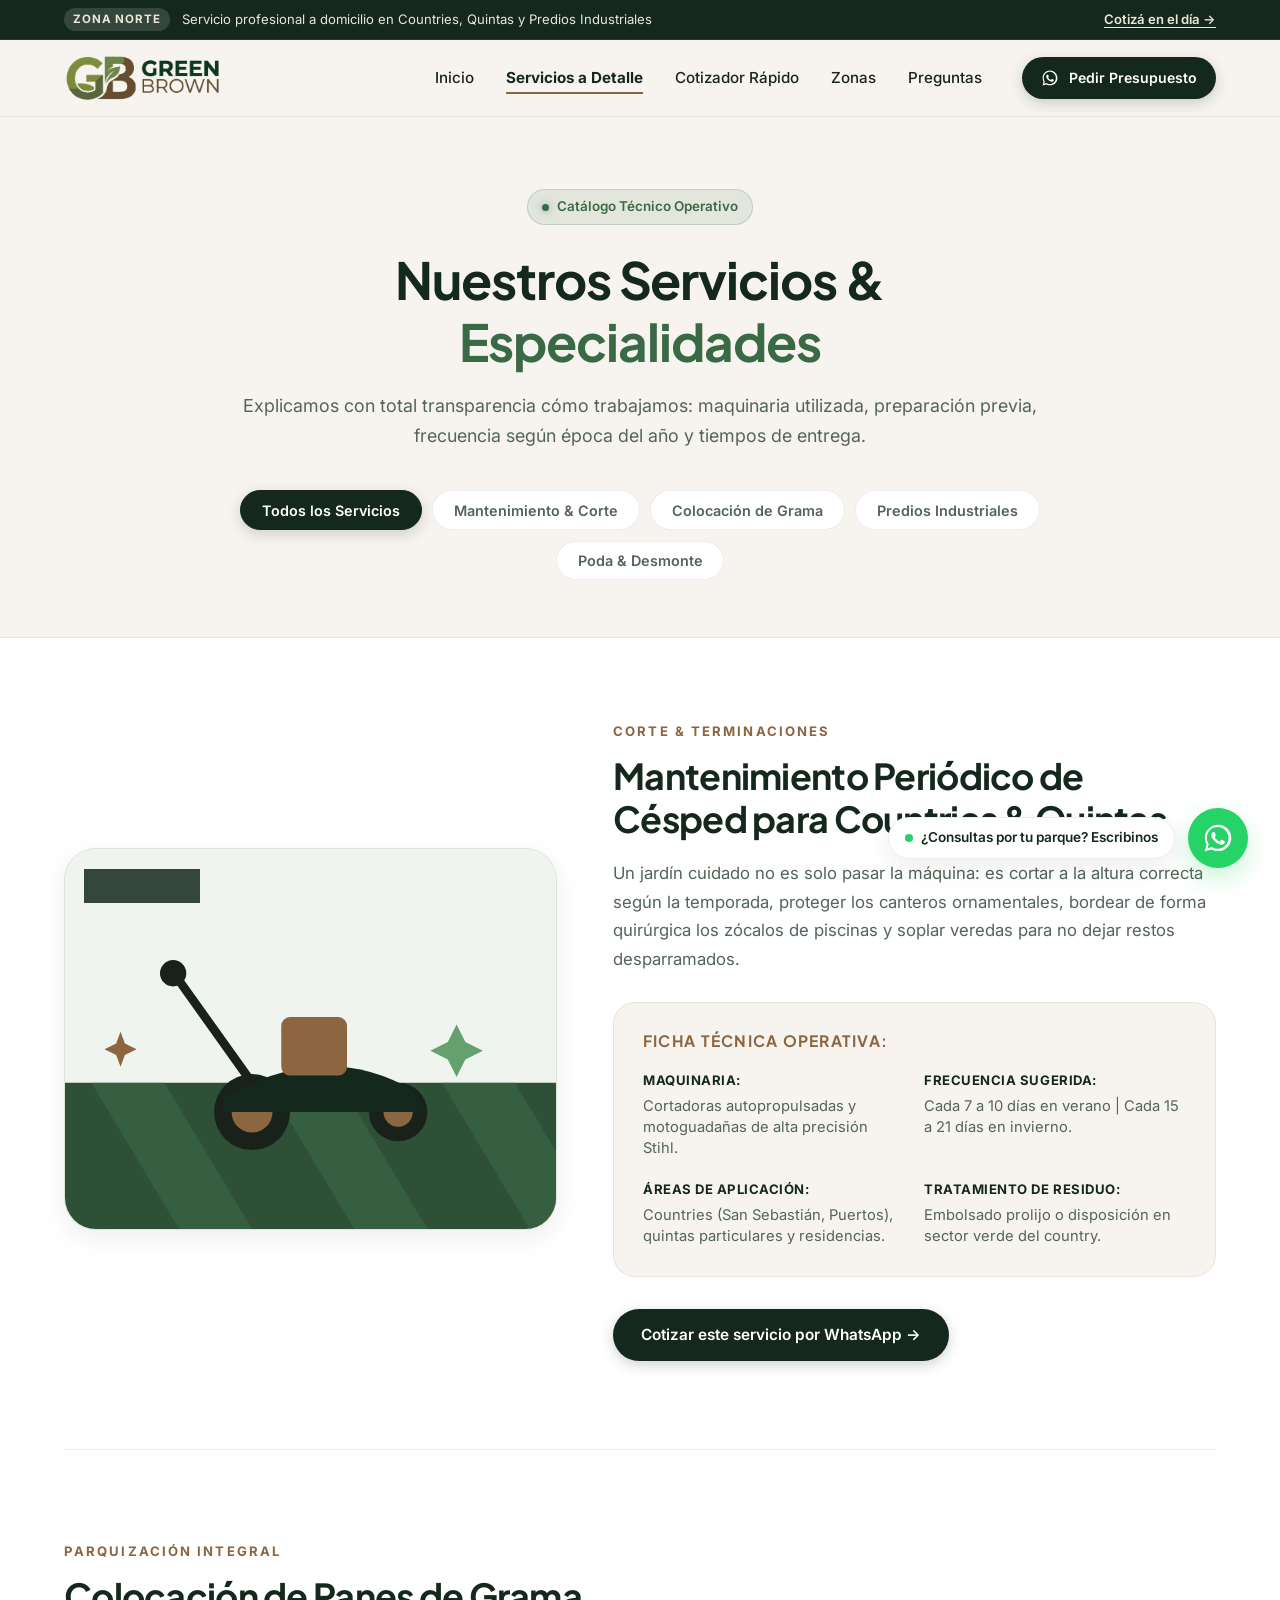
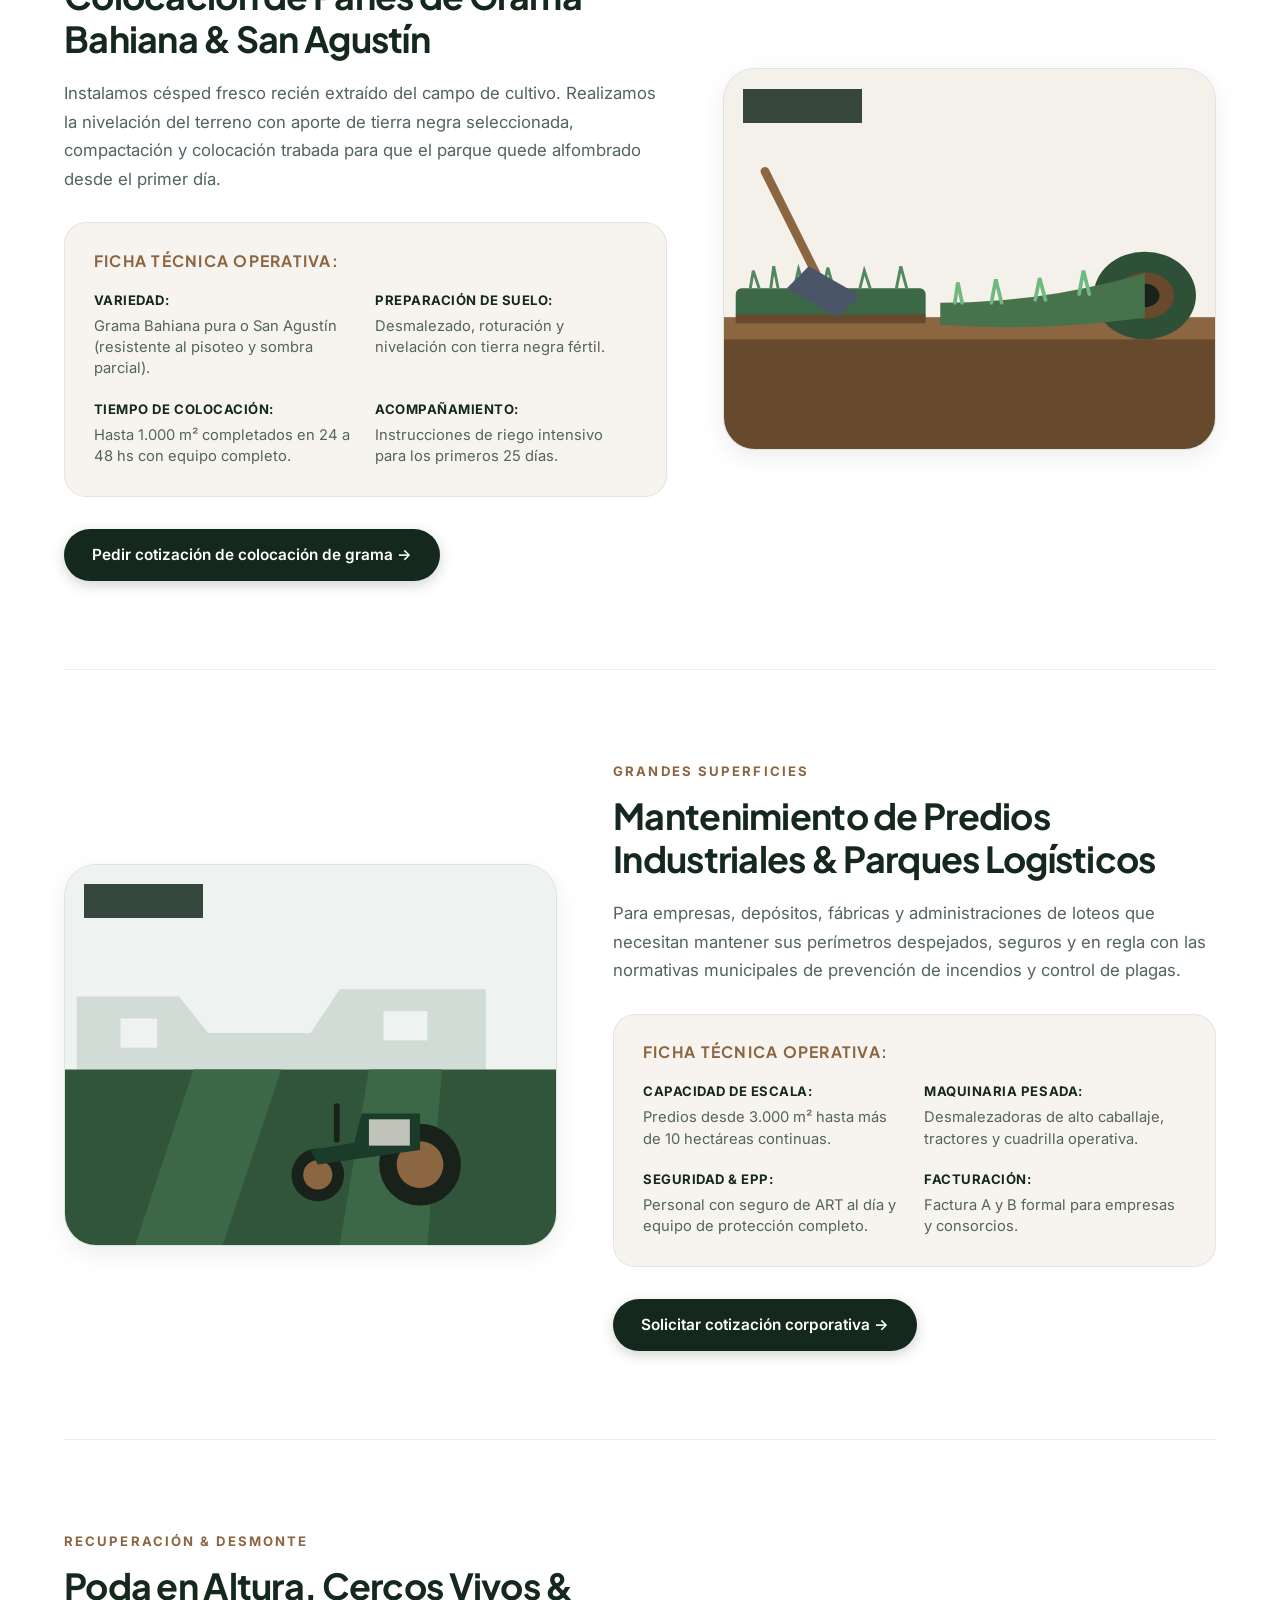
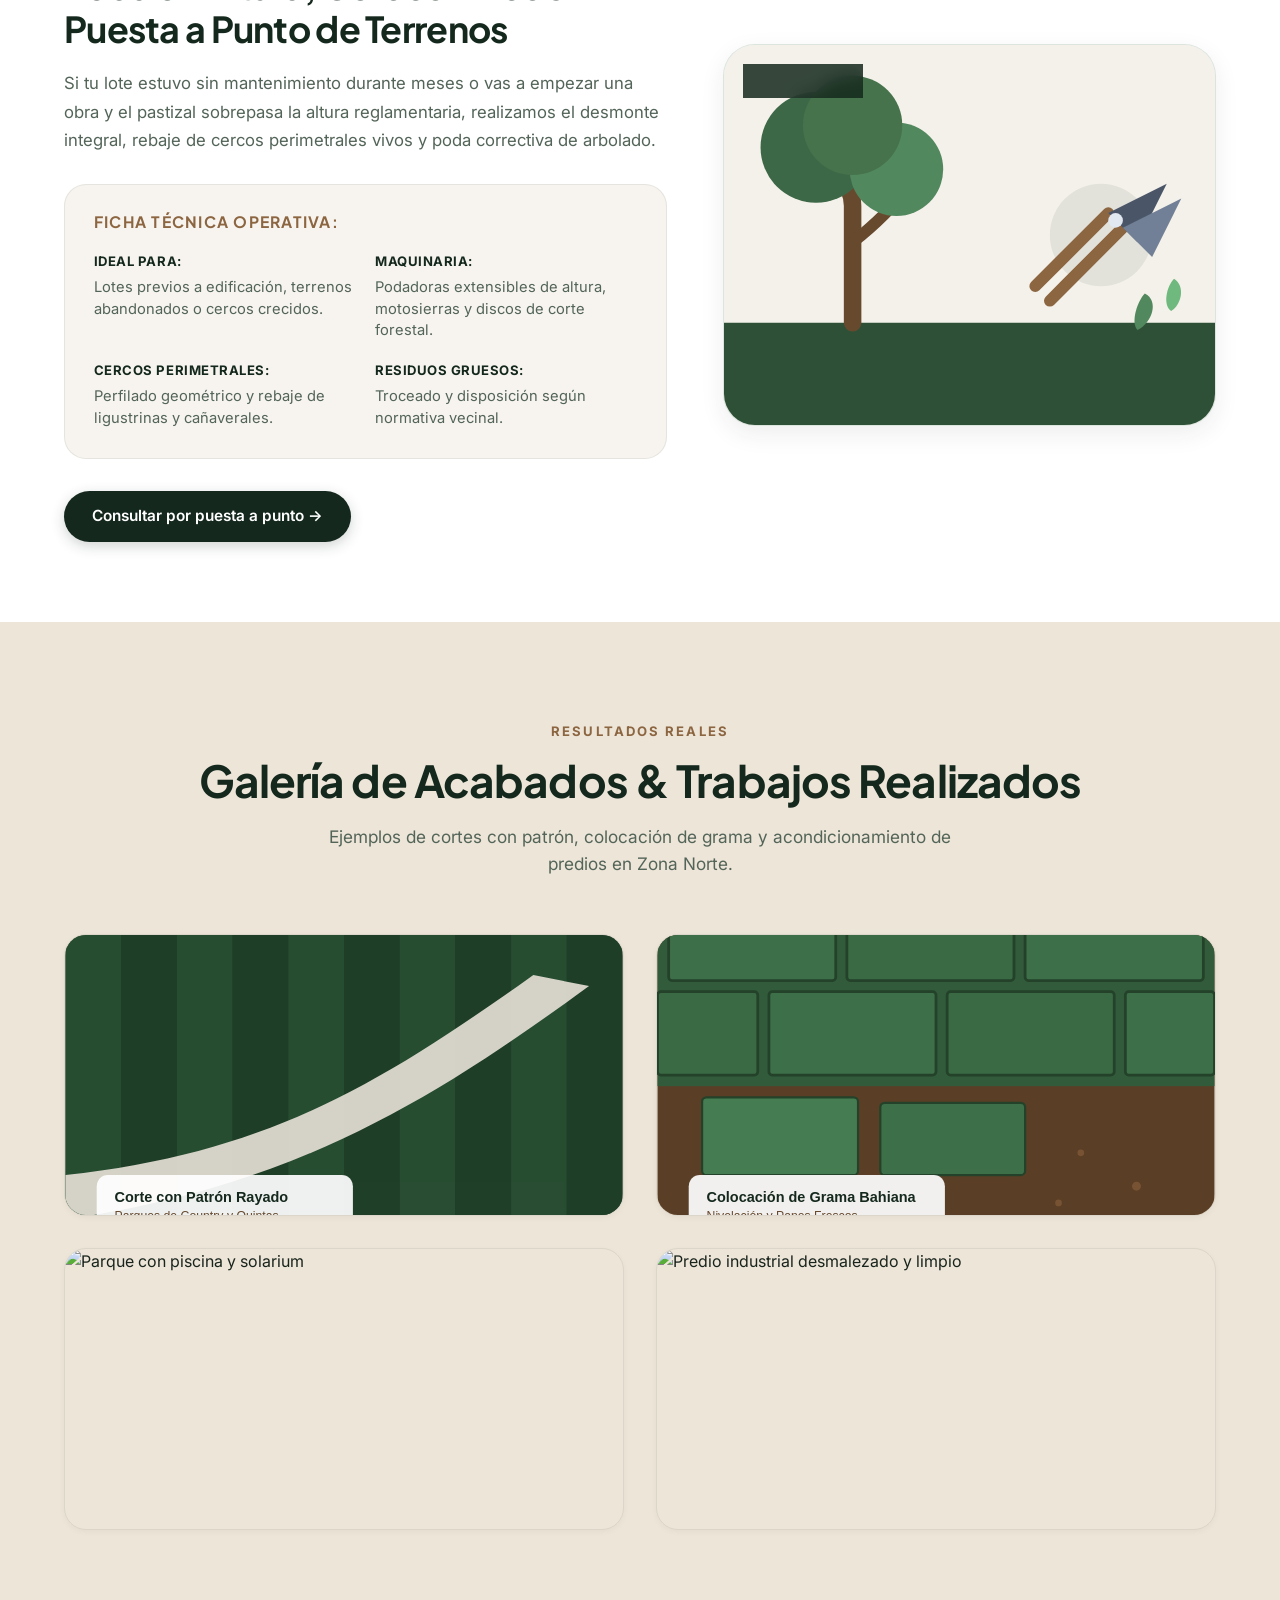
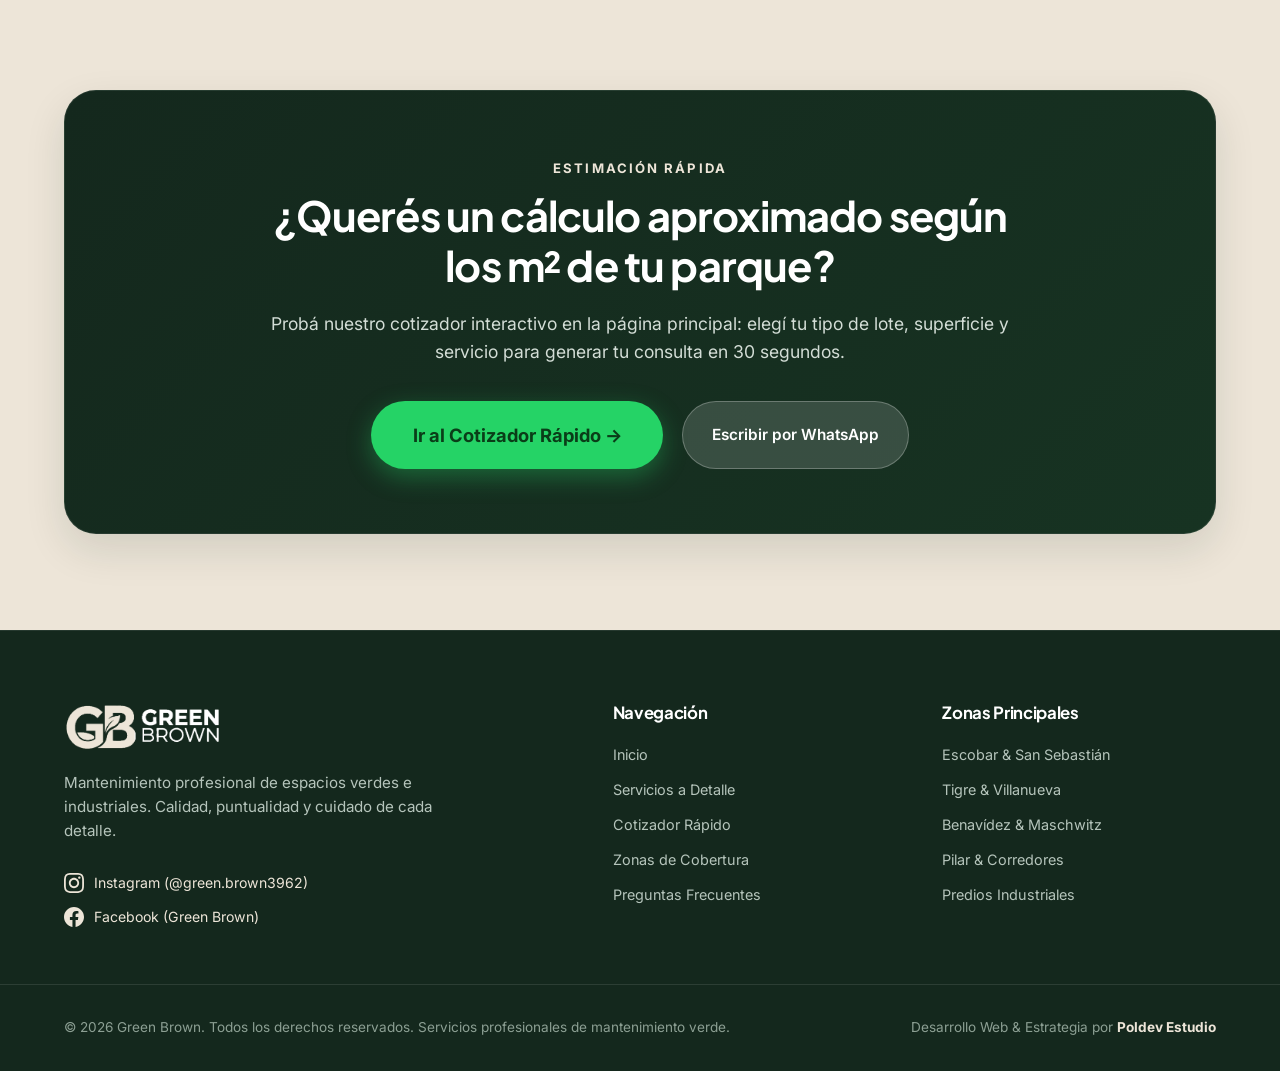
==== commit e6162d17: "cambios2" ====
--- a/servicios.html
+++ b/servicios.html
@@ -14,7 +14,7 @@
   <meta property="og:image" content="images/hero-art.svg">
 
   <!-- Favicon -->
-  <link rel="icon" type="image/svg+xml" href="images/logo.svg">
+  <link rel="icon" type="image/png" href="images/logo.png">
 
   <!-- Google Fonts -->
   <link rel="preconnect" href="https://fonts.googleapis.com">
@@ -29,7 +29,10 @@
   <!-- Top Bar -->
   <div class="top-announcement">
     <div class="container announcement-inner">
-      <span>🌿 Servicio a domicilio en Zona Norte: Countries, Quintas y Predios Industriales</span>
+      <div class="announcement-content">
+        <span class="announcement-tag">Zona Norte</span>
+        <span>Servicio profesional a domicilio en Countries, Quintas y Predios Industriales</span>
+      </div>
       <a href="https://wa.me/5491100000000?text=Hola%20Green%20Brown!%20Quiero%20consultar%20por%20un%20servicio%20de%20mantenimiento" target="_blank" rel="noopener" class="top-link">Cotizá en el día →</a>
     </div>
   </div>
@@ -38,7 +41,7 @@
   <header class="site-header" id="header">
     <div class="container header-container">
       <a href="index.html" class="brand-logo" aria-label="Green Brown Inicio">
-        <img src="images/logo.svg" alt="Green Brown - Espacios Verdes" class="logo-img">
+        <img src="images/logo.png" alt="Green Brown - Espacios Verdes" class="logo-img">
       </a>
 
       <!-- Navegación -->
@@ -333,7 +336,7 @@
   <footer class="site-footer">
     <div class="container footer-content">
       <div class="footer-brand">
-        <img src="images/logo.svg" alt="Green Brown" class="footer-logo">
+        <img src="images/logo-light.png" alt="Green Brown" class="footer-logo">
         <p class="footer-tagline">
           Mantenimiento profesional de espacios verdes e industriales. Calidad, puntualidad y cuidado de cada detalle.
         </p>
--- a/css/style.css
+++ b/css/style.css
@@ -254,6 +254,23 @@
   align-items: center;
 }
 
+.announcement-content {
+  display: flex;
+  align-items: center;
+  gap: 0.75rem;
+}
+
+.announcement-tag {
+  background: rgba(255, 255, 255, 0.14);
+  color: var(--color-sand);
+  padding: 0.15rem 0.55rem;
+  border-radius: var(--radius-full);
+  font-size: 0.72rem;
+  font-weight: 700;
+  text-transform: uppercase;
+  letter-spacing: 0.08em;
+}
+
 .top-link {
   color: var(--color-sand);
   font-weight: 600;
@@ -295,7 +312,10 @@
 
 .logo-img {
   height: 48px;
+  max-width: 190px;
   width: auto;
+  object-fit: contain;
+  display: block;
 }
 
 .main-nav {
@@ -479,8 +499,16 @@
   100% { transform: translateY(-8px); }
 }
 
-.stat-icon {
-  font-size: 1.6rem;
+.stat-icon-wrap {
+  width: 38px;
+  height: 38px;
+  border-radius: 50%;
+  background-color: rgba(58, 105, 70, 0.12);
+  color: var(--color-accent-green);
+  display: flex;
+  align-items: center;
+  justify-content: center;
+  flex-shrink: 0;
 }
 
 .stat-info {
@@ -540,16 +568,25 @@
 .option-pill {
   display: flex;
   align-items: center;
-  justify-content: center;
-  gap: 0.6rem;
-  padding: 0.85rem 1rem;
+  justify-content: flex-start;
+  gap: 0.75rem;
+  padding: 0.85rem 1.15rem;
   background-color: var(--color-sand-light);
   border: 1.5px solid rgba(20, 40, 29, 0.08);
   border-radius: var(--radius-md);
   color: var(--color-text-main);
   font-size: 0.9rem;
   font-weight: 600;
-  text-align: center;
+  text-align: left;
+  transition: var(--transition);
+}
+
+.option-dot {
+  width: 8px;
+  height: 8px;
+  border-radius: 50%;
+  background-color: rgba(20, 40, 29, 0.2);
+  flex-shrink: 0;
   transition: var(--transition);
 }
 
@@ -558,11 +595,20 @@
   border-color: var(--color-earth);
 }
 
+.option-pill:hover .option-dot {
+  background-color: var(--color-earth);
+}
+
 .option-pill.active {
   background-color: var(--color-primary);
   color: var(--color-white);
   border-color: var(--color-primary);
   box-shadow: 0 4px 12px rgba(20, 40, 29, 0.15);
+}
+
+.option-pill.active .option-dot {
+  background-color: var(--color-accent-lime);
+  box-shadow: 0 0 8px rgba(101, 160, 111, 0.85);
 }
 
 .estimator-summary {
@@ -765,32 +811,88 @@
 }
 
 .pillar-card {
-  background-color: var(--color-sand-light);
-  padding: 1.8rem;
-  border-radius: var(--radius-md);
+  position: relative;
+  min-height: 250px;
+  border-radius: var(--radius-lg);
+  overflow: hidden;
+  box-shadow: var(--shadow-sm);
   border: 1px solid var(--color-border);
-  transition: var(--transition);
+  background-size: cover;
+  background-position: center;
+  display: flex;
+  flex-direction: column;
+  justify-content: flex-end;
+  transition: transform 0.35s cubic-bezier(0.16, 1, 0.3, 1), box-shadow 0.35s cubic-bezier(0.16, 1, 0.3, 1);
 }
 
 .pillar-card:hover {
-  background-color: #EDE7DC;
-  transform: translateY(-3px);
-}
-
-.pillar-icon {
-  font-size: 2rem;
-  margin-bottom: 0.9rem;
+  transform: translateY(-5px);
+  box-shadow: var(--shadow-lg);
+  border-color: rgba(255, 255, 255, 0.3);
+}
+
+.pillar-bg-autonomia {
+  background-image: url('../images/card-autonomia.jpg');
+}
+
+.pillar-bg-periodicidad {
+  background-image: url('../images/card-periodicidad.jpg');
+}
+
+.pillar-bg-entorno {
+  background-image: url('../images/card-entorno.jpg');
+}
+
+.pillar-bg-seriedad {
+  background-image: url('../images/card-seriedad.jpg');
+}
+
+.pillar-overlay {
+  position: absolute;
+  inset: 0;
+  background: linear-gradient(180deg, rgba(16, 32, 23, 0.38) 0%, rgba(12, 24, 17, 0.88) 60%, rgba(10, 20, 14, 0.96) 100%);
+  transition: background 0.35s ease;
+  z-index: 1;
+}
+
+.pillar-card:hover .pillar-overlay {
+  background: linear-gradient(180deg, rgba(16, 32, 23, 0.22) 0%, rgba(12, 24, 17, 0.82) 55%, rgba(10, 20, 14, 0.94) 100%);
+}
+
+.pillar-body {
+  position: relative;
+  z-index: 2;
+  padding: 1.8rem 1.6rem;
+  color: var(--color-white);
+}
+
+.pillar-tag {
+  display: inline-block;
+  font-family: var(--font-heading);
+  font-size: 0.72rem;
+  font-weight: 700;
+  letter-spacing: 0.12em;
+  text-transform: uppercase;
+  color: #C3E6CC;
+  background: rgba(255, 255, 255, 0.15);
+  backdrop-filter: blur(8px);
+  -webkit-backdrop-filter: blur(8px);
+  padding: 0.25rem 0.65rem;
+  border-radius: var(--radius-full);
+  margin-bottom: 0.75rem;
+  border: 1px solid rgba(255, 255, 255, 0.2);
 }
 
 .pillar-title {
-  font-size: 1.12rem;
-  margin-bottom: 0.4rem;
-  color: var(--color-primary);
+  color: var(--color-white);
+  font-size: 1.25rem;
+  margin-bottom: 0.5rem;
+  letter-spacing: -0.01em;
 }
 
 .pillar-desc {
+  color: #D6E3DB;
   font-size: 0.88rem;
-  color: var(--color-text-muted);
   line-height: 1.5;
 }
 
@@ -850,6 +952,9 @@
 }
 
 .zone-badge {
+  display: inline-flex;
+  align-items: center;
+  gap: 0.55rem;
   background: rgba(255, 255, 255, 0.1);
   backdrop-filter: blur(8px);
   border: 1px solid rgba(255, 255, 255, 0.15);
@@ -858,6 +963,15 @@
   border-radius: var(--radius-full);
   font-size: 0.92rem;
   font-weight: 500;
+}
+
+.zone-dot {
+  width: 6px;
+  height: 6px;
+  border-radius: 50%;
+  background-color: var(--color-accent-lime);
+  box-shadow: 0 0 8px rgba(101, 160, 111, 0.8);
+  flex-shrink: 0;
 }
 
 .coverage-footer {
@@ -1067,8 +1181,11 @@
 
 .footer-logo {
   height: 48px;
+  max-width: 190px;
+  width: auto;
+  object-fit: contain;
+  display: block;
   margin-bottom: 1.2rem;
-  filter: brightness(0) invert(1);
 }
 
 .footer-tagline {
@@ -1708,3 +1825,8 @@
     grid-template-columns: 1fr;
   }
 }
+
+
+.services-footer-banner {
+  margin-top: 3.5rem;
+}
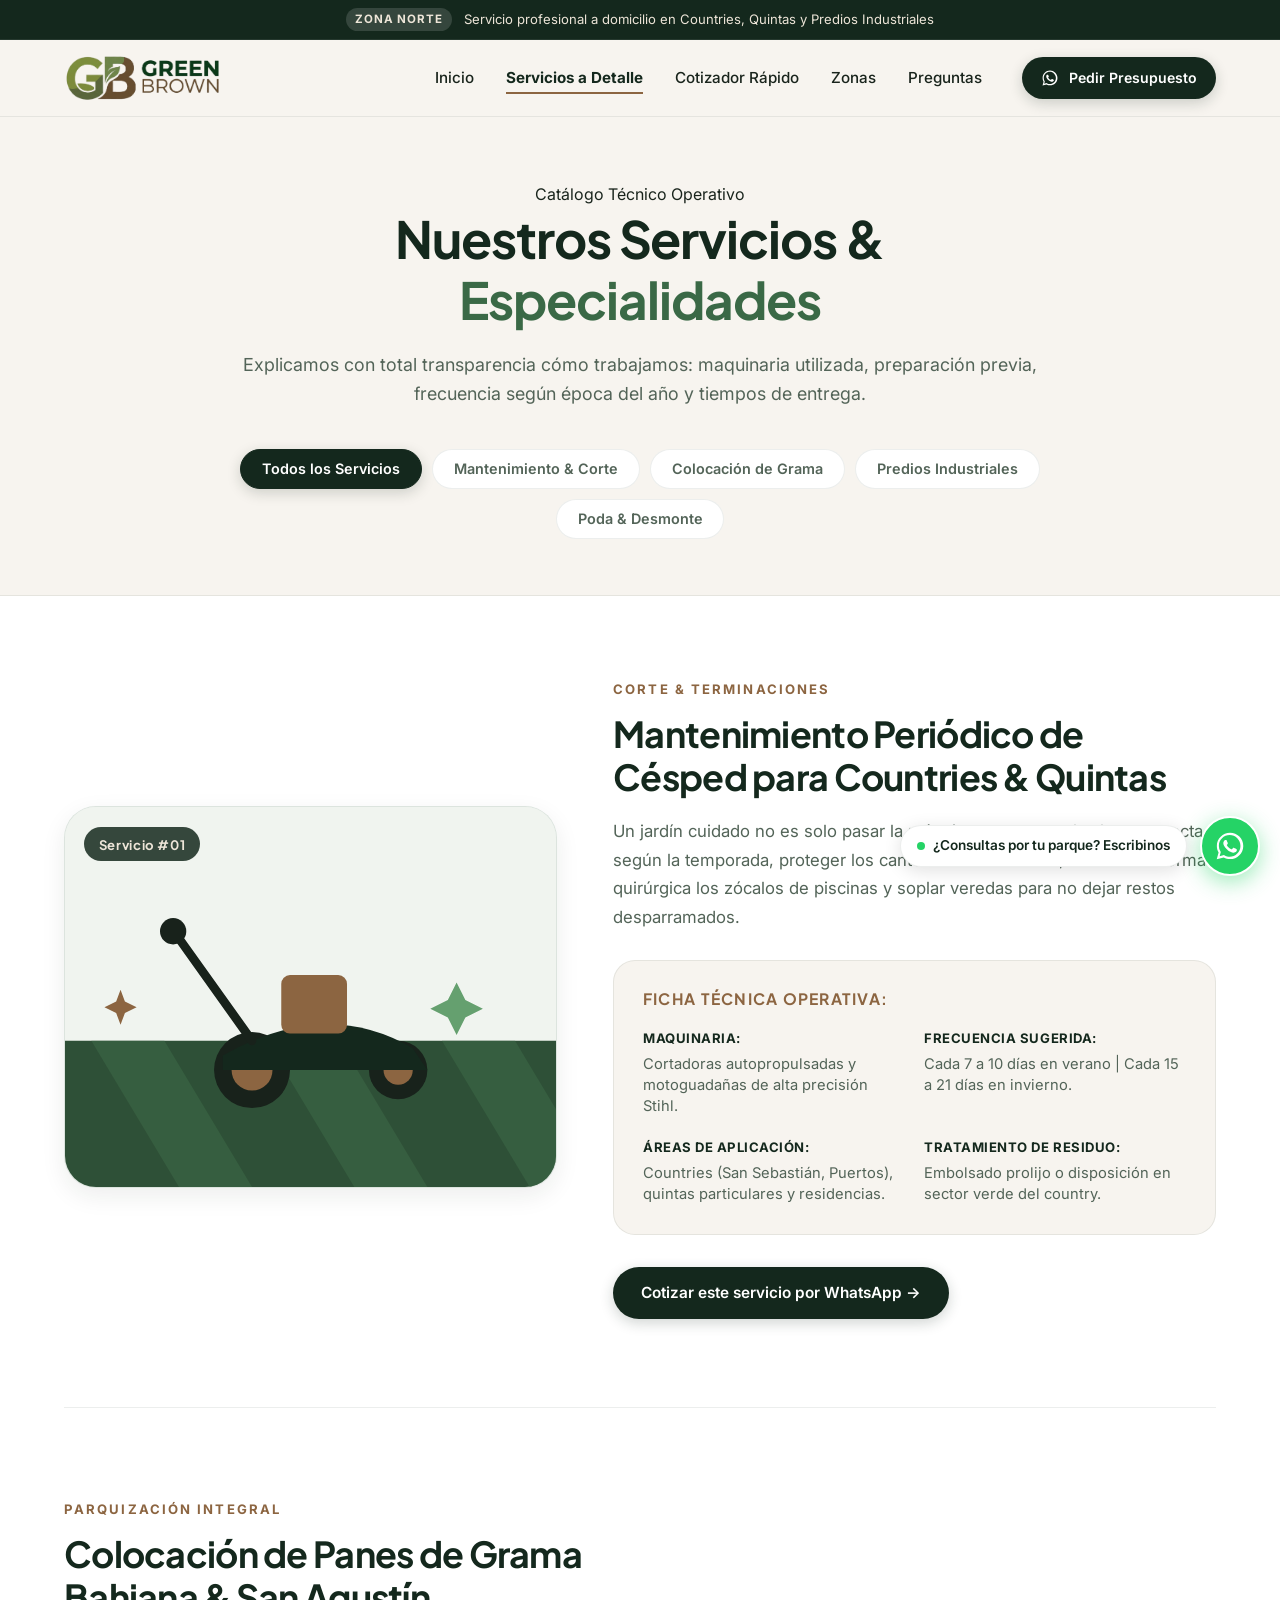
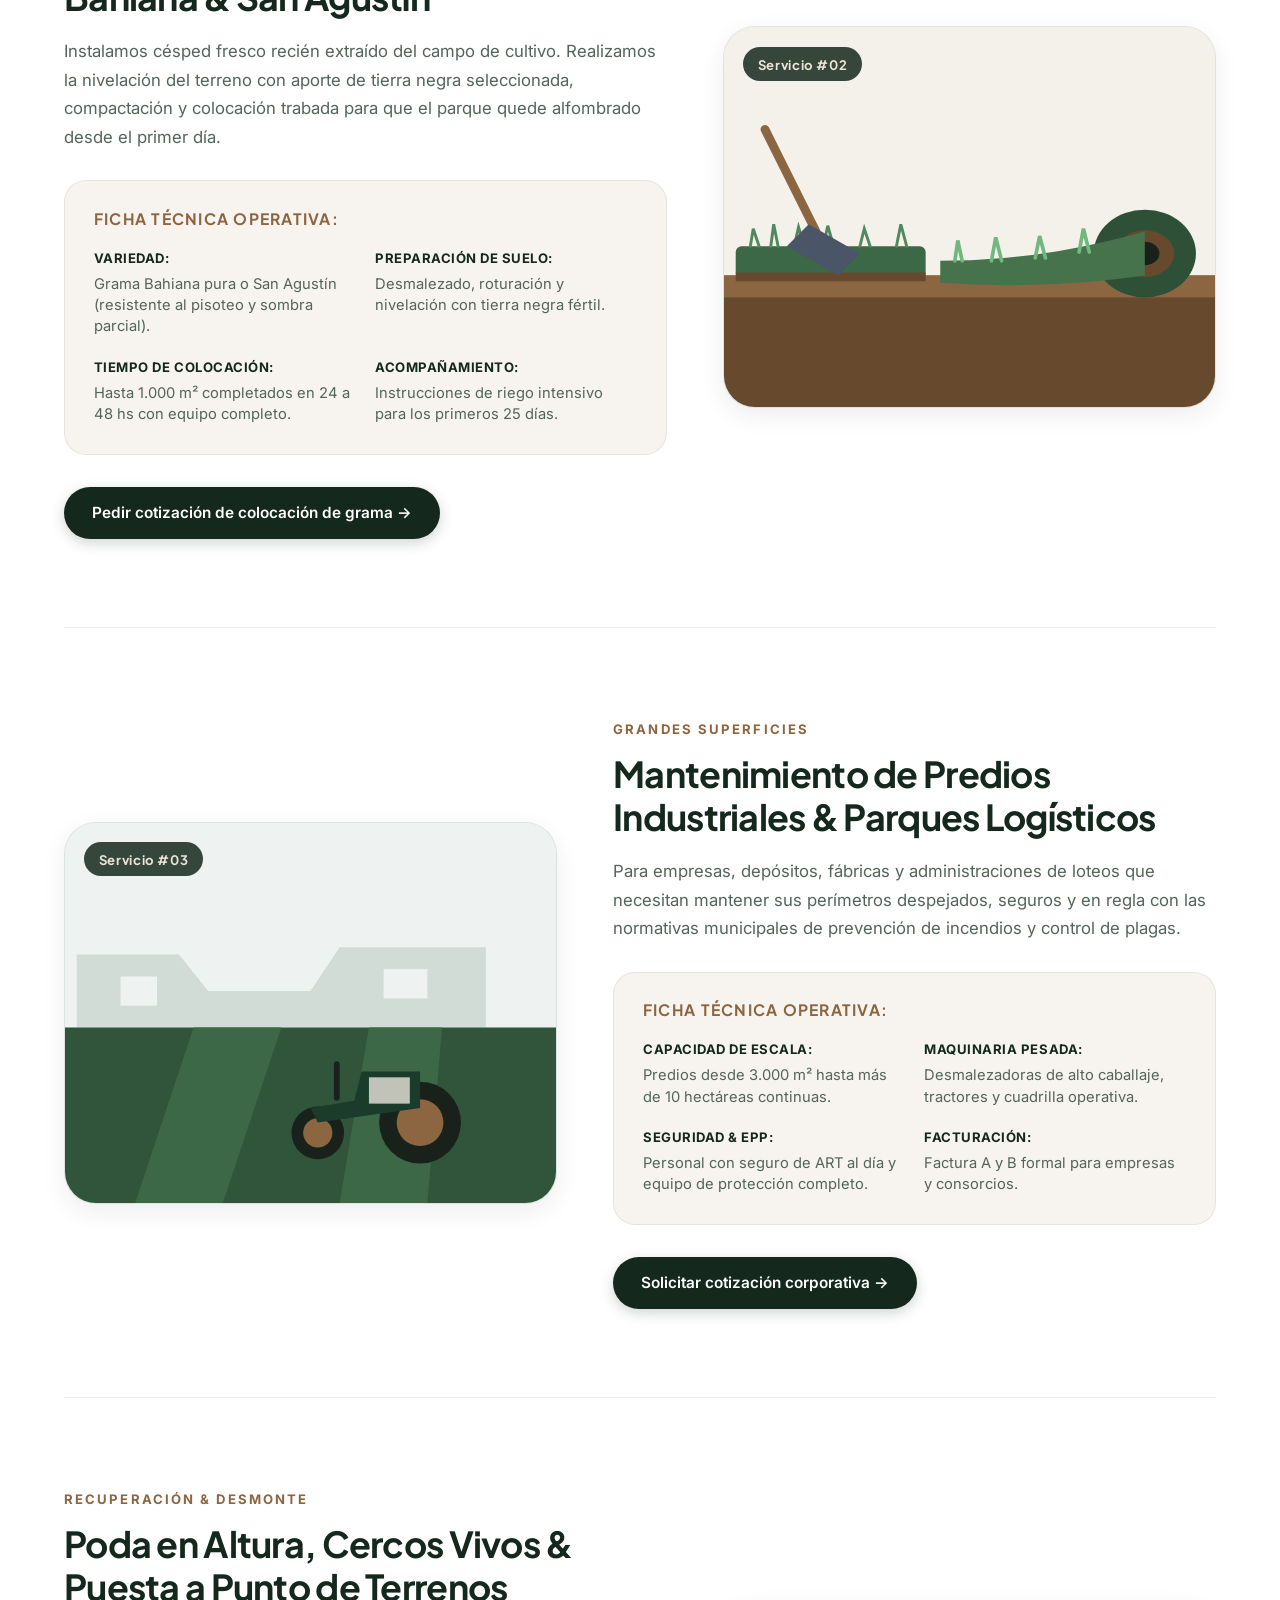
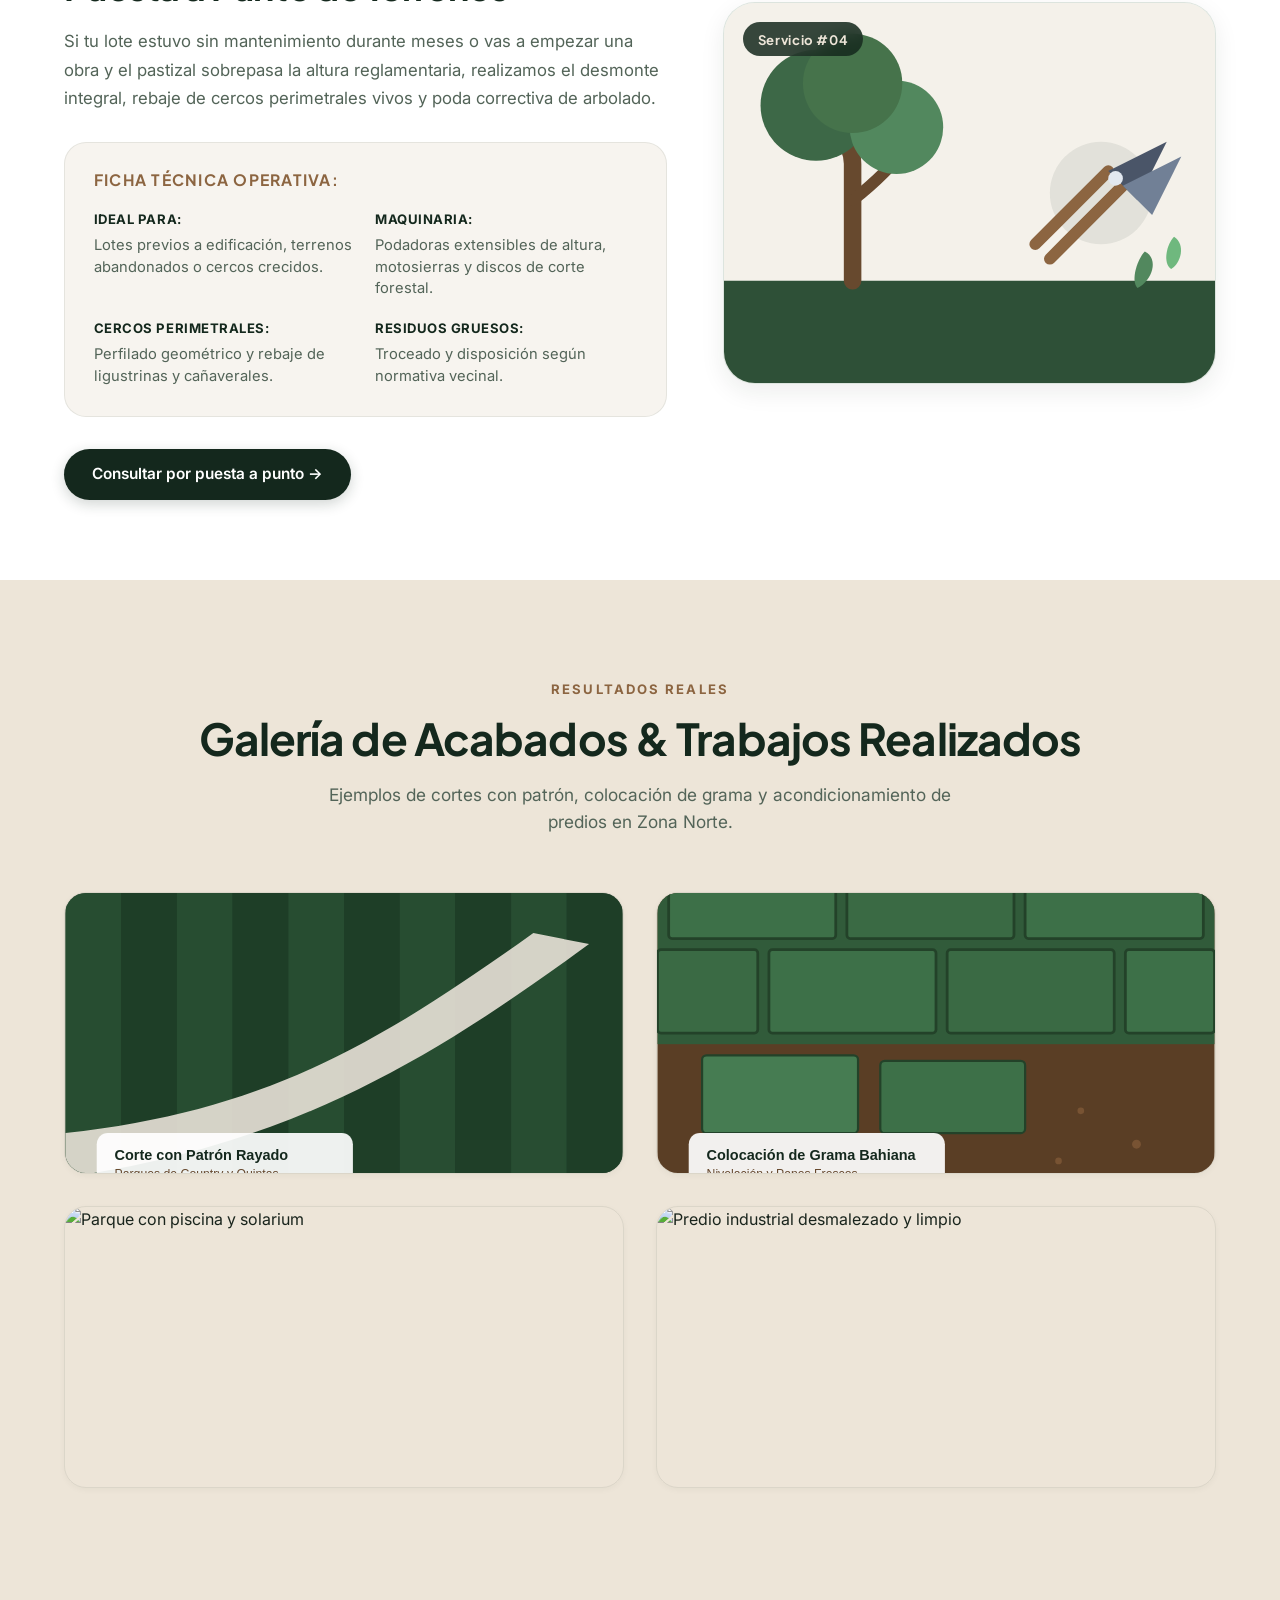
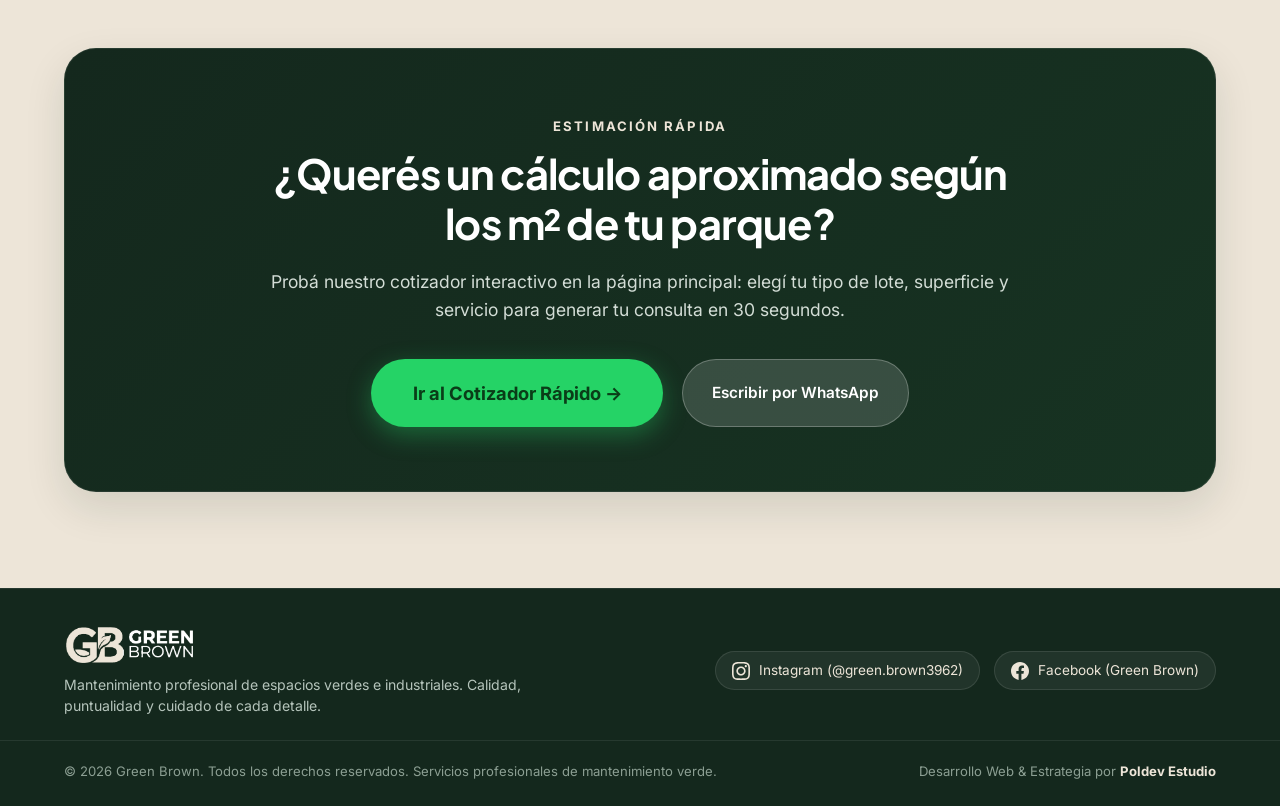
==== commit 21918062: "cambios3" ====
--- a/servicios.html
+++ b/servicios.html
@@ -26,19 +26,18 @@
 </head>
 <body>
 
-  <!-- Top Bar -->
-  <div class="top-announcement">
-    <div class="container announcement-inner">
-      <div class="announcement-content">
-        <span class="announcement-tag">Zona Norte</span>
-        <span>Servicio profesional a domicilio en Countries, Quintas y Predios Industriales</span>
-      </div>
-      <a href="https://wa.me/5491100000000?text=Hola%20Green%20Brown!%20Quiero%20consultar%20por%20un%20servicio%20de%20mantenimiento" target="_blank" rel="noopener" class="top-link">Cotizá en el día →</a>
-    </div>
-  </div>
-
-  <!-- Header -->
+  <!-- Header / Barra de Navegación Fija -->
   <header class="site-header" id="header">
+    <!-- Top Bar -->
+    <div class="top-announcement">
+      <div class="container announcement-inner">
+        <div class="announcement-content">
+          <span class="announcement-tag">Zona Norte</span>
+          <span>Servicio profesional a domicilio en Countries, Quintas y Predios Industriales</span>
+        </div>
+      </div>
+    </div>
+
     <div class="container header-container">
       <a href="index.html" class="brand-logo" aria-label="Green Brown Inicio">
         <img src="images/logo.png" alt="Green Brown - Espacios Verdes" class="logo-img">
@@ -340,38 +339,19 @@
         <p class="footer-tagline">
           Mantenimiento profesional de espacios verdes e industriales. Calidad, puntualidad y cuidado de cada detalle.
         </p>
+      </div>
+
+      <div class="footer-social-wrap">
         <div class="social-links">
           <a href="https://www.instagram.com/green.brown3962" target="_blank" rel="noopener" class="social-btn" aria-label="Instagram de Green Brown">
-            <svg viewBox="0 0 24 24" fill="currentColor" width="20" height="20"><path d="M12 2.163c3.204 0 3.584.012 4.85.07 3.252.148 4.771 1.691 4.919 4.919.058 1.265.069 1.645.069 4.849 0 3.205-.012 3.584-.069 4.849-.149 3.225-1.664 4.771-4.919 4.919-1.266.058-1.644.07-4.85.07-3.204 0-3.584-.012-4.849-.07-3.26-.149-4.771-1.699-4.919-4.92-.058-1.265-.07-1.644-.07-4.849 0-3.204.013-3.583.07-4.849.149-3.227 1.664-4.771 4.919-4.919 1.266-.057 1.645-.069 4.849-.069zm0-2.163c-3.259 0-3.667.014-4.947.072-4.358.2-6.78 2.618-6.98 6.98-.059 1.281-.073 1.689-.073 4.948 0 3.259.014 3.668.072 4.948.2 4.358 2.618 6.78 6.98 6.98 1.281.058 1.689.072 4.948.072 3.259 0 3.668-.014 4.948-.072 4.354-.2 6.782-2.618 6.979-6.98.059-1.28.073-1.689.073-4.948 0-3.259-.014-3.667-.072-4.947-.196-4.354-2.617-6.78-6.979-6.98-1.281-.059-1.69-.073-4.949-.073zm0 5.838c-3.403 0-6.162 2.759-6.162 6.162s2.759 6.163 6.162 6.163 6.162-2.759 6.162-6.163c0-3.403-2.759-6.162-6.162-6.162zm0 10.162c-2.209 0-4-1.79-4-4 0-2.209 1.791-4 4-4s4 1.791 4 4c0 2.21-1.791 4-4 4zm6.406-11.845c-.796 0-1.441.645-1.441 1.44s.645 1.44 1.441 1.44c.795 0 1.439-.645 1.439-1.44s-.644-1.44-1.439-1.44z"/></svg>
+            <svg viewBox="0 0 24 24" fill="currentColor" width="18" height="18"><path d="M12 2.163c3.204 0 3.584.012 4.85.07 3.252.148 4.771 1.691 4.919 4.919.058 1.265.069 1.645.069 4.849 0 3.205-.012 3.584-.069 4.849-.149 3.225-1.664 4.771-4.919 4.919-1.266.058-1.644.07-4.85.07-3.204 0-3.584-.012-4.849-.07-3.26-.149-4.771-1.699-4.919-4.92-.058-1.265-.07-1.644-.07-4.849 0-3.204.013-3.583.07-4.849.149-3.227 1.664-4.771 4.919-4.919 1.266-.057 1.645-.069 4.849-.069zm0-2.163c-3.259 0-3.667.014-4.947.072-4.358.2-6.78 2.618-6.98 6.98-.059 1.281-.073 1.689-.073 4.948 0 3.259.014 3.668.072 4.948.2 4.358 2.618 6.78 6.98 6.98 1.281.058 1.689.072 4.948.072 3.259 0 3.668-.014 4.948-.072 4.354-.2 6.782-2.618 6.979-6.98.059-1.28.073-1.689.073-4.948 0-3.259-.014-3.667-.072-4.947-.196-4.354-2.617-6.78-6.979-6.98-1.281-.059-1.69-.073-4.949-.073zm0 5.838c-3.403 0-6.162 2.759-6.162 6.162s2.759 6.163 6.162 6.163 6.162-2.759 6.162-6.163c0-3.403-2.759-6.162-6.162-6.162zm0 10.162c-2.209 0-4-1.79-4-4 0-2.209 1.791-4 4-4s4 1.791 4 4c0 2.21-1.791 4-4 4zm6.406-11.845c-.796 0-1.441.645-1.441 1.44s.645 1.44 1.441 1.44c.795 0 1.439-.645 1.439-1.44s-.644-1.44-1.439-1.44z"/></svg>
             <span>Instagram (@green.brown3962)</span>
           </a>
           <a href="https://www.facebook.com/green.brown3962" target="_blank" rel="noopener" class="social-btn" aria-label="Facebook de Green Brown">
-            <svg viewBox="0 0 24 24" fill="currentColor" width="20" height="20"><path d="M24 12.073c0-6.627-5.373-12-12-12s-12 5.373-12 12c0 5.99 4.388 10.954 10.125 11.854v-8.385H7.078v-3.47h3.047V9.43c0-3.007 1.792-4.669 4.533-4.669 1.312 0 2.686.235 2.686.235v2.953H15.83c-1.491 0-1.956.925-1.956 1.874v2.25h3.328l-.532 3.47h-2.796v8.385C19.612 23.027 24 18.062 24 12.073z"/></svg>
+            <svg viewBox="0 0 24 24" fill="currentColor" width="18" height="18"><path d="M24 12.073c0-6.627-5.373-12-12-12s-12 5.373-12 12c0 5.99 4.388 10.954 10.125 11.854v-8.385H7.078v-3.47h3.047V9.43c0-3.007 1.792-4.669 4.533-4.669 1.312 0 2.686.235 2.686.235v2.953H15.83c-1.491 0-1.956.925-1.956 1.874v2.25h3.328l-.532 3.47h-2.796v8.385C19.612 23.027 24 18.062 24 12.073z"/></svg>
             <span>Facebook (Green Brown)</span>
           </a>
         </div>
-      </div>
-
-      <div class="footer-links-group">
-        <h4 class="footer-title">Navegación</h4>
-        <ul class="footer-nav">
-          <li><a href="index.html">Inicio</a></li>
-          <li><a href="servicios.html">Servicios a Detalle</a></li>
-          <li><a href="index.html#cotizador">Cotizador Rápido</a></li>
-          <li><a href="index.html#cobertura">Zonas de Cobertura</a></li>
-          <li><a href="index.html#faq">Preguntas Frecuentes</a></li>
-        </ul>
-      </div>
-
-      <div class="footer-links-group">
-        <h4 class="footer-title">Zonas Principales</h4>
-        <ul class="footer-nav">
-          <li>Escobar & San Sebastián</li>
-          <li>Tigre & Villanueva</li>
-          <li>Benavídez & Maschwitz</li>
-          <li>Pilar & Corredores</li>
-          <li>Predios Industriales</li>
-        </ul>
       </div>
     </div>
 
--- a/css/style.css
+++ b/css/style.css
@@ -54,6 +54,7 @@
   scroll-behavior: smooth;
   font-size: 16px;
   -webkit-font-smoothing: antialiased;
+  overflow-x: clip;
 }
 
 body {
@@ -61,7 +62,8 @@
   background-color: var(--color-sand-light);
   color: var(--color-text-main);
   line-height: 1.6;
-  overflow-x: hidden;
+  overflow-x: clip;
+  padding-top: 110px; /* Compensa la barra fija superior con anuncio */
 }
 
 img {
@@ -250,8 +252,9 @@
 
 .announcement-inner {
   display: flex;
-  justify-content: space-between;
-  align-items: center;
+  justify-content: center;
+  align-items: center;
+  text-align: center;
 }
 
 .announcement-content {
@@ -283,18 +286,21 @@
 }
 
 .site-header {
-  position: sticky;
+  position: fixed;
   top: 0;
-  z-index: 100;
-  background-color: rgba(247, 244, 239, 0.95);
+  left: 0;
+  right: 0;
+  width: 100%;
+  z-index: 10000;
+  background-color: rgba(247, 244, 239, 0.98);
   backdrop-filter: blur(12px);
   -webkit-backdrop-filter: blur(12px);
   border-bottom: 1px solid var(--color-border);
-  transition: var(--transition);
+  transition: box-shadow 0.25s ease, background-color 0.25s ease;
 }
 
 .site-header.scrolled {
-  box-shadow: var(--shadow-sm);
+  box-shadow: 0 4px 20px rgba(20, 40, 29, 0.08);
   background-color: rgba(255, 255, 255, 0.98);
 }
 
@@ -360,172 +366,159 @@
 .mobile-menu-btn {
   display: none;
   flex-direction: column;
+  justify-content: center;
+  align-items: center;
   gap: 5px;
-  padding: 0.5rem;
+  width: 44px;
+  height: 44px;
+  padding: 8px;
+  background: transparent;
+  border-radius: var(--radius-sm);
+  cursor: pointer;
+  z-index: 10002;
 }
 
 .mobile-menu-btn span {
   width: 24px;
-  height: 2px;
+  height: 2.5px;
   background-color: var(--color-primary);
-  transition: var(--transition);
+  border-radius: 2px;
+  transition: transform 0.3s cubic-bezier(0.16, 1, 0.3, 1), opacity 0.25s ease;
+  display: block;
+}
+
+/* Transformación a 'X' cuando el menú mobile está abierto */
+.mobile-menu-btn.open span:nth-child(1) {
+  transform: translateY(7.5px) rotate(45deg);
+}
+
+.mobile-menu-btn.open span:nth-child(2) {
+  opacity: 0;
+  transform: scaleX(0);
+}
+
+.mobile-menu-btn.open span:nth-child(3) {
+  transform: translateY(-7.5px) rotate(-45deg);
 }
 
 /* ==========================================================================
-   HERO SECTION
+   HERO SECTION CON FONDO FOTOGRÁFICO DE PAISAJE (LUXURY EDITORIAL)
    ========================================================================== */
 .hero-section {
-  padding: 4rem 0 5rem;
   position: relative;
-}
-
-.hero-grid {
-  display: grid;
-  grid-template-columns: 1.15fr 0.85fr;
-  align-items: center;
-  gap: 3.5rem;
-}
-
-.badge-tag {
+  min-height: 82vh;
+  min-height: 82dvh;
+  display: flex;
+  align-items: center;
+  justify-content: center;
+  padding: 5.5rem 0 6.5rem;
+  overflow: hidden;
+  background-color: #0E1C13;
+}
+
+.hero-bg-media {
+  position: absolute;
+  inset: 0;
+  width: 100%;
+  height: 100%;
+  z-index: 1;
+}
+
+.hero-bg-img {
+  width: 100%;
+  height: 100%;
+  object-fit: cover;
+  object-position: center 40%;
+  transform: scale(1.05);
+  filter: brightness(0.9);
+}
+
+.hero-bg-overlay {
+  position: absolute;
+  inset: 0;
+  z-index: 2;
+  background: radial-gradient(circle at center 35%, rgba(14, 28, 20, 0.65) 0%, rgba(10, 22, 15, 0.9) 75%, rgba(8, 16, 11, 0.98) 100%);
+  backdrop-filter: blur(2px);
+  -webkit-backdrop-filter: blur(2px);
+}
+
+.hero-container {
+  position: relative;
+  z-index: 3;
+  width: 100%;
+}
+
+.hero-content {
+  max-width: 820px;
+  margin: 0 auto;
+}
+
+.hero-section .badge-tag {
+  background: rgba(255, 255, 255, 0.12);
+  backdrop-filter: blur(8px);
+  -webkit-backdrop-filter: blur(8px);
+  border: 1px solid rgba(255, 255, 255, 0.22);
+  color: #D3ECD8;
+  margin-bottom: 1.5rem;
+}
+
+.hero-section .badge-dot {
+  background-color: var(--color-accent-lime);
+  box-shadow: 0 0 10px rgba(101, 160, 111, 0.9);
+}
+
+.hero-section .hero-title {
+  color: #FFFFFF;
+  font-size: clamp(2.4rem, 4.8vw, 3.8rem);
+  line-height: 1.14;
+  margin-bottom: 1.4rem;
+  text-shadow: 0 2px 14px rgba(0, 0, 0, 0.35);
+}
+
+.text-accent-hero {
+  color: #92E8AA;
+  text-shadow: 0 0 20px rgba(146, 232, 170, 0.35);
+}
+
+.hero-section .hero-description {
+  color: #E2ECE5;
+  font-size: clamp(1.05rem, 1.8vw, 1.22rem);
+  line-height: 1.65;
+  margin: 0 auto 2.5rem;
+  max-width: 680px;
+  text-shadow: 0 1px 8px rgba(0, 0, 0, 0.4);
+}
+
+.hero-cta-group {
+  display: flex;
+  align-items: center;
+  gap: 1.2rem;
+  margin-bottom: 2.4rem;
+}
+
+.justify-center {
+  justify-content: center;
+}
+
+.hero-trust-bar {
   display: inline-flex;
   align-items: center;
-  gap: 0.5rem;
-  background-color: rgba(58, 105, 70, 0.1);
-  color: var(--color-accent-green);
-  border: 1px solid rgba(58, 105, 70, 0.2);
-  padding: 0.4rem 0.9rem;
+  justify-content: center;
+  gap: 0.85rem;
+  padding: 0.6rem 1.4rem;
+  background: rgba(20, 40, 29, 0.6);
+  backdrop-filter: blur(10px);
+  -webkit-backdrop-filter: blur(10px);
+  border: 1px solid rgba(255, 255, 255, 0.12);
   border-radius: var(--radius-full);
-  font-size: 0.84rem;
-  font-weight: 600;
-  margin-bottom: 1.5rem;
-}
-
-.badge-dot {
-  width: 7px;
-  height: 7px;
-  border-radius: 50%;
-  background-color: var(--color-accent-green);
-  box-shadow: 0 0 8px rgba(58, 105, 70, 0.6);
-}
-
-.hero-title {
-  font-size: clamp(2.4rem, 4.2vw, 3.6rem);
-  line-height: 1.12;
-  margin-bottom: 1.4rem;
-}
-
-.hero-description {
-  font-size: 1.14rem;
-  color: var(--color-text-muted);
-  line-height: 1.65;
-  margin-bottom: 2rem;
-  max-width: 580px;
-}
-
-.hero-highlights {
-  display: flex;
-  flex-direction: column;
-  gap: 0.8rem;
-  margin-bottom: 2.2rem;
-}
-
-.highlight-item {
-  display: flex;
-  align-items: center;
-  gap: 0.7rem;
-  font-size: 0.98rem;
+  color: #C5D8CC;
+  font-size: 0.85rem;
   font-weight: 500;
-  color: var(--color-text-main);
-}
-
-.check-icon {
-  width: 20px;
-  height: 20px;
-  color: var(--color-earth);
-  flex-shrink: 0;
-}
-
-.hero-cta-group {
-  display: flex;
-  flex-wrap: wrap;
-  gap: 1rem;
-}
-
-.hero-visual {
-  position: relative;
-}
-
-.visual-wrapper {
-  position: relative;
-  border-radius: var(--radius-xl);
-  overflow: visible;
-}
-
-.hero-art-img {
-  width: 100%;
-  border-radius: var(--radius-xl);
-  box-shadow: var(--shadow-lg);
-  display: block;
-}
-
-/* Floating Metric Badges in Hero */
-.floating-stat-card {
-  position: absolute;
-  background-color: var(--color-white);
-  padding: 0.9rem 1.3rem;
-  border-radius: var(--radius-md);
-  box-shadow: var(--shadow-lg);
-  display: flex;
-  align-items: center;
-  gap: 0.85rem;
-  border: 1px solid var(--color-border);
-  z-index: 2;
-  animation: floatSlow 4s ease-in-out infinite alternate;
-}
-
-.card-top {
-  top: -20px;
-  right: -15px;
-}
-
-.card-bottom {
-  bottom: -25px;
-  left: -20px;
-  animation-delay: 2s;
-}
-
-@keyframes floatSlow {
-  0% { transform: translateY(0); }
-  100% { transform: translateY(-8px); }
-}
-
-.stat-icon-wrap {
-  width: 38px;
-  height: 38px;
-  border-radius: 50%;
-  background-color: rgba(58, 105, 70, 0.12);
-  color: var(--color-accent-green);
-  display: flex;
-  align-items: center;
-  justify-content: center;
-  flex-shrink: 0;
-}
-
-.stat-info {
-  display: flex;
-  flex-direction: column;
-}
-
-.stat-number {
-  font-family: var(--font-heading);
-  font-weight: 700;
-  font-size: 0.95rem;
-  color: var(--color-primary);
-}
-
-.stat-label {
-  font-size: 0.8rem;
-  color: var(--color-text-muted);
+}
+
+.trust-dot {
+  color: var(--color-accent-lime);
+  font-size: 0.9rem;
 }
 
 /* ==========================================================================
@@ -1153,8 +1146,84 @@
 .cta-sub {
   font-size: 1.12rem;
   color: #D3DDD6;
-  margin-bottom: 2.5rem;
+  margin-bottom: 2rem;
   line-height: 1.65;
+}
+
+.cta-reasons-grid {
+  display: grid;
+  grid-template-columns: repeat(2, 1fr);
+  gap: 1rem;
+  margin-bottom: 2rem;
+  text-align: left;
+}
+
+.cta-reason-item {
+  display: flex;
+  align-items: flex-start;
+  gap: 0.85rem;
+  background: rgba(255, 255, 255, 0.06);
+  padding: 1.1rem 1.25rem;
+  border-radius: var(--radius-lg);
+  border: 1px solid rgba(255, 255, 255, 0.1);
+  backdrop-filter: blur(8px);
+  -webkit-backdrop-filter: blur(8px);
+  transition: transform 0.25s ease, background 0.25s ease;
+}
+
+.cta-reason-item:hover {
+  transform: translateY(-2px);
+  background: rgba(255, 255, 255, 0.1);
+}
+
+.reason-indicator {
+  width: 9px;
+  height: 9px;
+  min-width: 9px;
+  min-height: 9px;
+  border-radius: 50%;
+  background-color: var(--color-accent-lime);
+  box-shadow: 0 0 10px rgba(101, 160, 111, 0.9);
+  margin-top: 6px;
+}
+
+.reason-text {
+  font-size: 0.9rem;
+  color: #DDE8E0;
+  line-height: 1.5;
+}
+
+.reason-text strong {
+  display: block;
+  color: #FFFFFF;
+  font-size: 0.98rem;
+  margin-bottom: 0.2rem;
+  font-weight: 700;
+}
+
+.cta-floating-prompt {
+  display: inline-flex;
+  align-items: center;
+  justify-content: center;
+  gap: 0.75rem;
+  padding: 0.75rem 1.4rem;
+  background: rgba(20, 40, 29, 0.55);
+  border: 1px solid rgba(255, 255, 255, 0.12);
+  border-radius: var(--radius-full);
+  color: #C7D9CD;
+  font-size: 0.88rem;
+  max-width: 620px;
+  margin: 0 auto;
+}
+
+.prompt-pulse {
+  width: 9px;
+  height: 9px;
+  min-width: 9px;
+  border-radius: 50%;
+  background-color: #25D366;
+  box-shadow: 0 0 10px rgba(37, 211, 102, 0.9);
+  animation: pulseGreen 2.2s infinite;
 }
 
 .cta-actions {
@@ -1168,79 +1237,75 @@
 .site-footer {
   background-color: var(--color-primary);
   color: var(--color-sand);
-  padding: 4.5rem 0 2rem;
+  padding: 2.2rem 0 1.5rem;
   border-top: 1px solid rgba(255, 255, 255, 0.08);
 }
 
 .footer-content {
-  display: grid;
-  grid-template-columns: 1.8fr 1fr 1fr;
-  gap: 3.5rem;
-  margin-bottom: 3.5rem;
+  display: flex;
+  justify-content: space-between;
+  align-items: center;
+  flex-wrap: wrap;
+  gap: 1.5rem;
+  margin-bottom: 1.5rem;
+}
+
+.footer-brand {
+  max-width: 480px;
 }
 
 .footer-logo {
-  height: 48px;
-  max-width: 190px;
+  height: 40px;
+  max-width: 170px;
   width: auto;
   object-fit: contain;
   display: block;
-  margin-bottom: 1.2rem;
+  margin-bottom: 0.6rem;
 }
 
 .footer-tagline {
-  font-size: 0.95rem;
+  font-size: 0.88rem;
   color: #B5C4BB;
-  line-height: 1.6;
-  max-width: 380px;
-  margin-bottom: 1.8rem;
+  line-height: 1.5;
+  margin-bottom: 0;
+}
+
+.footer-social-wrap {
+  display: flex;
+  align-items: center;
 }
 
 .social-links {
   display: flex;
-  flex-direction: column;
-  gap: 0.7rem;
+  flex-direction: row;
+  align-items: center;
+  gap: 0.9rem;
+  flex-wrap: wrap;
 }
 
 .social-btn {
   display: inline-flex;
   align-items: center;
-  gap: 0.6rem;
-  font-size: 0.88rem;
+  gap: 0.55rem;
+  font-size: 0.85rem;
   color: var(--color-sand);
+  background: rgba(255, 255, 255, 0.06);
+  padding: 0.5rem 1rem;
+  border-radius: var(--radius-full);
+  border: 1px solid rgba(255, 255, 255, 0.1);
+  transition: var(--transition);
 }
 
 .social-btn:hover {
   color: var(--color-white);
-  transform: translateX(3px);
-}
-
-.footer-title {
-  color: var(--color-white);
-  font-size: 1.05rem;
-  margin-bottom: 1.2rem;
-}
-
-.footer-nav {
-  list-style: none;
-  display: flex;
-  flex-direction: column;
-  gap: 0.75rem;
-}
-
-.footer-nav a, .footer-nav li {
-  font-size: 0.9rem;
-  color: #B5C4BB;
-}
-
-.footer-nav a:hover {
-  color: var(--color-white);
+  background: rgba(255, 255, 255, 0.14);
+  transform: translateY(-2px);
 }
 
 .footer-bottom {
-  border-top: 1px solid rgba(255, 255, 255, 0.1);
-  padding-top: 2rem;
-  font-size: 0.85rem;
+  border-top: 1px solid rgba(255, 255, 255, 0.08);
+  padding-top: 1.2rem;
+  font-size: 0.82rem;
   color: #8C9F93;
 }
 
@@ -1249,7 +1314,7 @@
   justify-content: space-between;
   align-items: center;
   flex-wrap: wrap;
-  gap: 1rem;
+  gap: 0.8rem;
 }
 
 .agency-credit strong {
@@ -1260,13 +1325,18 @@
    BOTÓN FLOTANTE DE WHATSAPP
    ========================================================================== */
 .floating-whatsapp-wrap {
-  position: fixed;
-  bottom: 2rem;
-  right: 2rem;
-  z-index: 999;
-  display: flex;
-  align-items: center;
-  gap: 0.8rem;
+  position: fixed !important;
+  bottom: 24px !important;
+  bottom: max(24px, env(safe-area-inset-bottom, 24px)) !important;
+  right: 20px !important;
+  right: max(20px, env(safe-area-inset-right, 20px)) !important;
+  z-index: 999999 !important;
+  display: flex !important;
+  align-items: center !important;
+  gap: 0.8rem !important;
+  pointer-events: auto !important;
+  visibility: visible !important;
+  opacity: 1 !important;
 }
 
 .floating-tooltip {
@@ -1276,7 +1346,7 @@
   font-weight: 600;
   padding: 0.55rem 1rem;
   border-radius: var(--radius-full);
-  box-shadow: var(--shadow-md);
+  box-shadow: 0 4px 18px rgba(0, 0, 0, 0.12);
   border: 1px solid var(--color-border);
   display: flex;
   align-items: center;
@@ -1285,6 +1355,7 @@
   transform: translateX(10px);
   transition: opacity 0.3s ease, transform 0.3s ease;
   pointer-events: none;
+  white-space: nowrap;
 }
 
 .floating-whatsapp-wrap:hover .floating-tooltip {
@@ -1300,31 +1371,39 @@
 }
 
 .floating-whatsapp-btn {
-  width: 60px;
-  height: 60px;
-  background-color: var(--color-whatsapp);
-  color: var(--color-white);
-  border-radius: 50%;
-  display: flex;
-  align-items: center;
-  justify-content: center;
-  box-shadow: var(--shadow-glow);
-  transition: var(--transition);
-  animation: pulseGreen 2.4s infinite;
+  width: 60px !important;
+  height: 60px !important;
+  min-width: 60px !important;
+  min-height: 60px !important;
+  background-color: #25D366 !important;
+  color: #FFFFFF !important;
+  border-radius: 50% !important;
+  display: flex !important;
+  align-items: center !important;
+  justify-content: center !important;
+  box-shadow: 0 6px 22px rgba(37, 211, 102, 0.45) !important;
+  transition: transform 0.25s ease, background-color 0.25s ease !important;
+  animation: pulseGreen 2.4s infinite !important;
+  border: 2px solid #FFFFFF !important;
+  text-decoration: none !important;
+  pointer-events: auto !important;
 }
 
 .whatsapp-bubble-icon {
-  width: 32px;
-  height: 32px;
-}
-
-.floating-whatsapp-btn:hover {
-  transform: scale(1.1);
-  background-color: #20BA5A;
+  width: 32px !important;
+  height: 32px !important;
+  fill: #FFFFFF !important;
+  display: block !important;
+}
+
+.floating-whatsapp-btn:hover,
+.floating-whatsapp-btn:active {
+  transform: scale(1.08) !important;
+  background-color: #20BA5A !important;
 }
 
 @keyframes pulseGreen {
-  0% { box-shadow: 0 0 0 0 rgba(37, 211, 102, 0.5); }
+  0% { box-shadow: 0 0 0 0 rgba(37, 211, 102, 0.55); }
   70% { box-shadow: 0 0 0 16px rgba(37, 211, 102, 0); }
   100% { box-shadow: 0 0 0 0 rgba(37, 211, 102, 0); }
 }
@@ -1358,8 +1437,27 @@
   }
 
   .footer-content {
-    grid-template-columns: 1fr;
-    gap: 2.5rem;
+    flex-direction: column;
+    text-align: center;
+    gap: 1.2rem;
+  }
+
+  .footer-brand {
+    max-width: 100%;
+  }
+
+  .footer-logo {
+    margin: 0 auto 0.6rem;
+  }
+
+  .social-links {
+    justify-content: center;
+  }
+
+  .footer-bottom-inner {
+    flex-direction: column;
+    text-align: center;
+    gap: 0.5rem;
   }
 
   .estimator-summary {
@@ -1373,27 +1471,45 @@
 }
 
 @media (max-width: 768px) {
+  body {
+    padding-top: 70px;
+  }
+
   .top-announcement {
     display: none;
   }
 
+  .header-container {
+    height: 70px;
+  }
+
+  .logo-img {
+    height: 38px;
+    max-width: 140px;
+  }
+
   .mobile-menu-btn {
     display: flex;
   }
 
   .main-nav {
     position: fixed;
-    top: 76px;
+    top: 70px;
     left: 0;
     width: 100%;
-    height: calc(100vh - 76px);
-    background-color: var(--color-sand-light);
+    height: calc(100vh - 70px);
+    height: calc(100dvh - 70px);
+    background-color: #F7F4EF;
     flex-direction: column;
-    align-items: flex-start;
-    padding: 2.5rem 1.5rem;
-    gap: 2rem;
+    align-items: stretch;
+    padding: 2rem 1.5rem 3rem;
+    gap: 1.2rem;
     transform: translateX(100%);
-    transition: transform 0.3s ease;
+    transition: transform 0.35s cubic-bezier(0.16, 1, 0.3, 1);
+    overflow-y: auto;
+    -webkit-overflow-scrolling: touch;
+    z-index: 10001;
+    box-shadow: -4px 0 25px rgba(0, 0, 0, 0.1);
   }
 
   .main-nav.active {
@@ -1403,30 +1519,36 @@
   .nav-links {
     flex-direction: column;
     width: 100%;
-    gap: 1.2rem;
+    gap: 0.8rem;
   }
 
   .nav-item {
-    font-size: 1.25rem;
+    font-size: 1.2rem;
     font-weight: 600;
+    padding: 0.6rem 0;
+    border-bottom: 1px solid rgba(20, 40, 29, 0.07);
+    display: block;
+    width: 100%;
   }
 
   .nav-actions {
     width: 100%;
+    margin-top: auto;
+    padding-top: 1rem;
   }
 
   .nav-actions .btn {
     width: 100%;
-  }
-
-  .card-top, .card-bottom {
-    position: static;
-    margin: 1rem 0;
-    animation: none;
+    padding: 0.95rem;
+    font-size: 1rem;
+  }
+
+  .hero-section {
+    padding: 2rem 0 3.5rem;
   }
 
   .estimator-card {
-    padding: 1.8rem 1.4rem;
+    padding: 1.6rem 1.2rem;
   }
 
   .options-grid {
@@ -1435,23 +1557,59 @@
 
   .pillars-grid {
     grid-template-columns: 1fr;
+    gap: 1.2rem;
+  }
+
+  .pillar-card {
+    min-height: 200px;
+  }
+
+  .pillar-body {
+    padding: 1.4rem 1.2rem;
   }
 
   .coverage-card {
-    padding: 3rem 1.5rem;
+    padding: 2.8rem 1.4rem;
   }
 
   .cta-banner-card {
-    padding: 3.5rem 1.5rem;
+    padding: 3rem 1.4rem;
+  }
+
+  .cta-reasons-grid {
+    grid-template-columns: 1fr;
+    gap: 0.85rem;
+  }
+
+  .cta-floating-prompt {
+    font-size: 0.82rem;
+    padding: 0.75rem 1.1rem;
+    flex-direction: column;
+    text-align: center;
+    gap: 0.4rem;
   }
 
   .floating-tooltip {
-    display: none;
+    display: none !important;
   }
 
   .floating-whatsapp-wrap {
-    bottom: 1.2rem;
-    right: 1.2rem;
+    bottom: 18px !important;
+    bottom: max(18px, env(safe-area-inset-bottom, 18px)) !important;
+    right: 18px !important;
+    right: max(18px, env(safe-area-inset-right, 18px)) !important;
+  }
+
+  .floating-whatsapp-btn {
+    width: 56px !important;
+    height: 56px !important;
+    min-width: 56px !important;
+    min-height: 56px !important;
+  }
+
+  .whatsapp-bubble-icon {
+    width: 28px !important;
+    height: 28px !important;
   }
 }
 
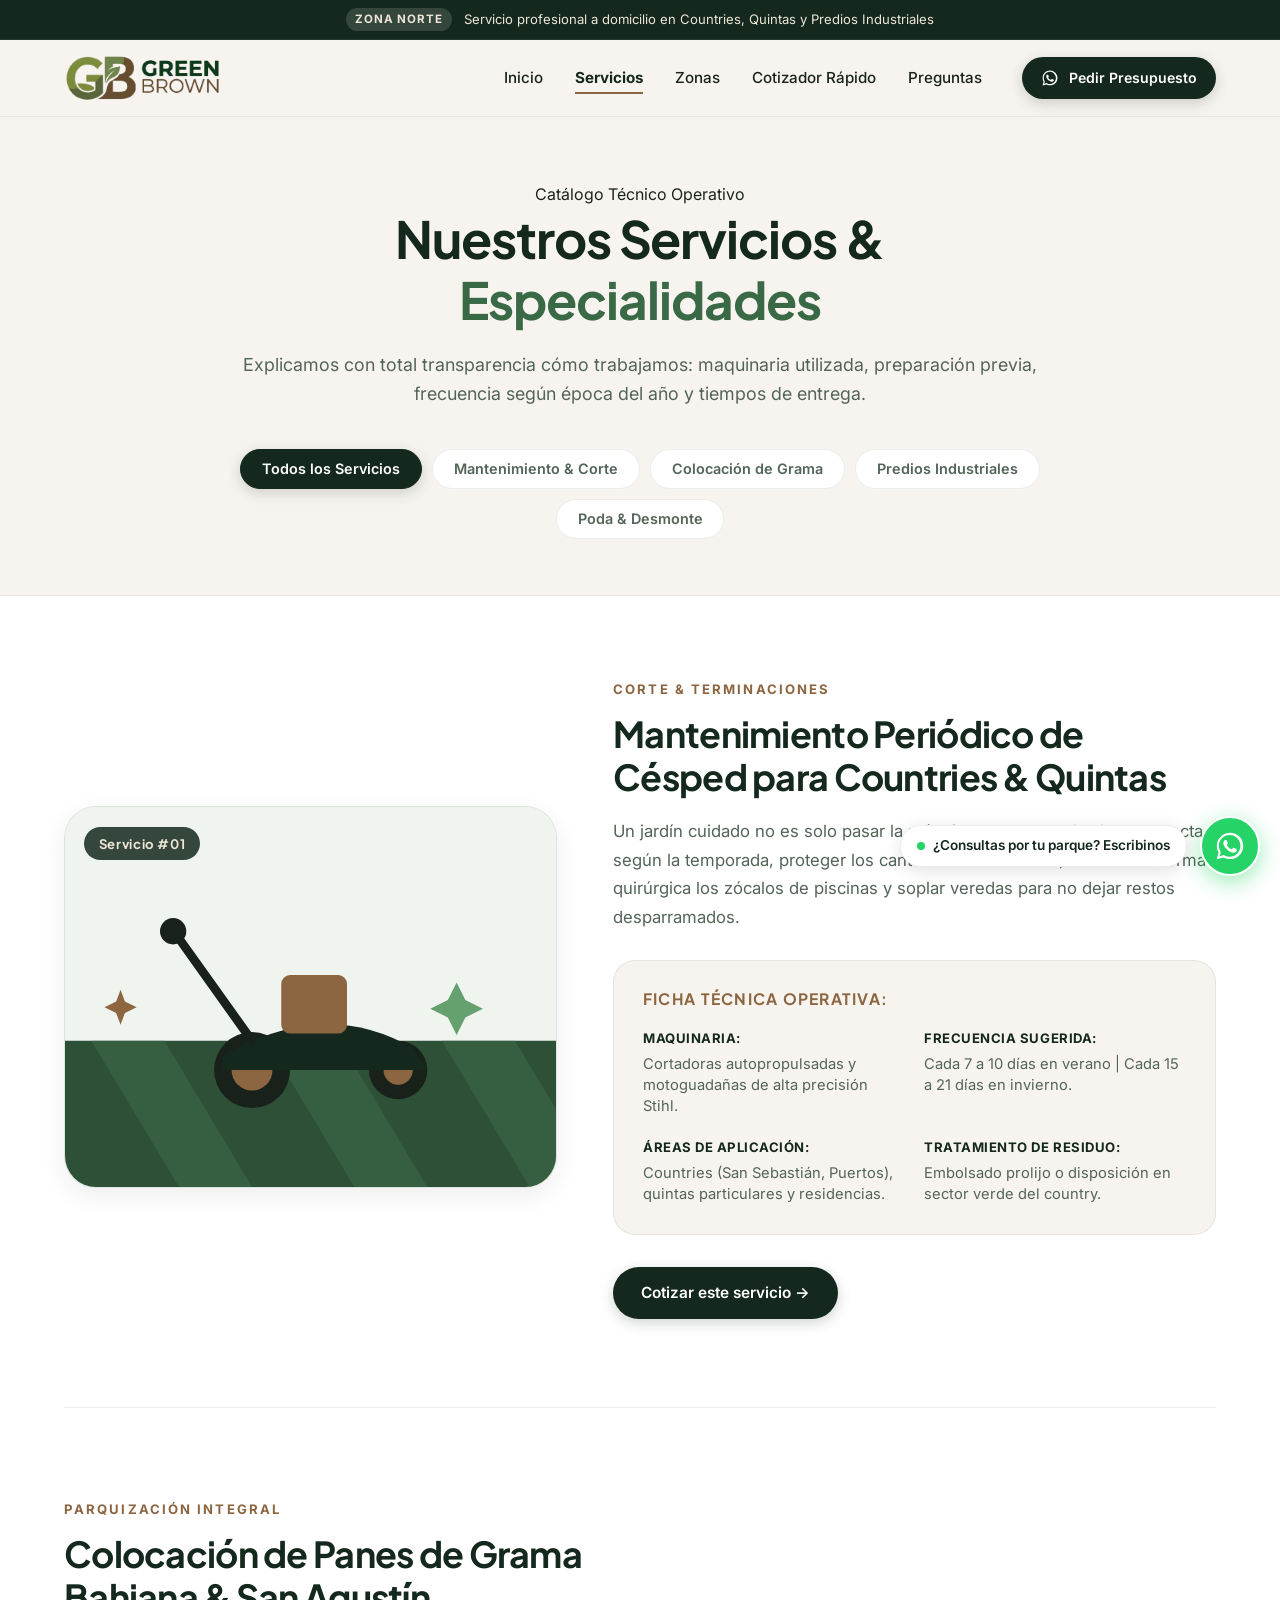
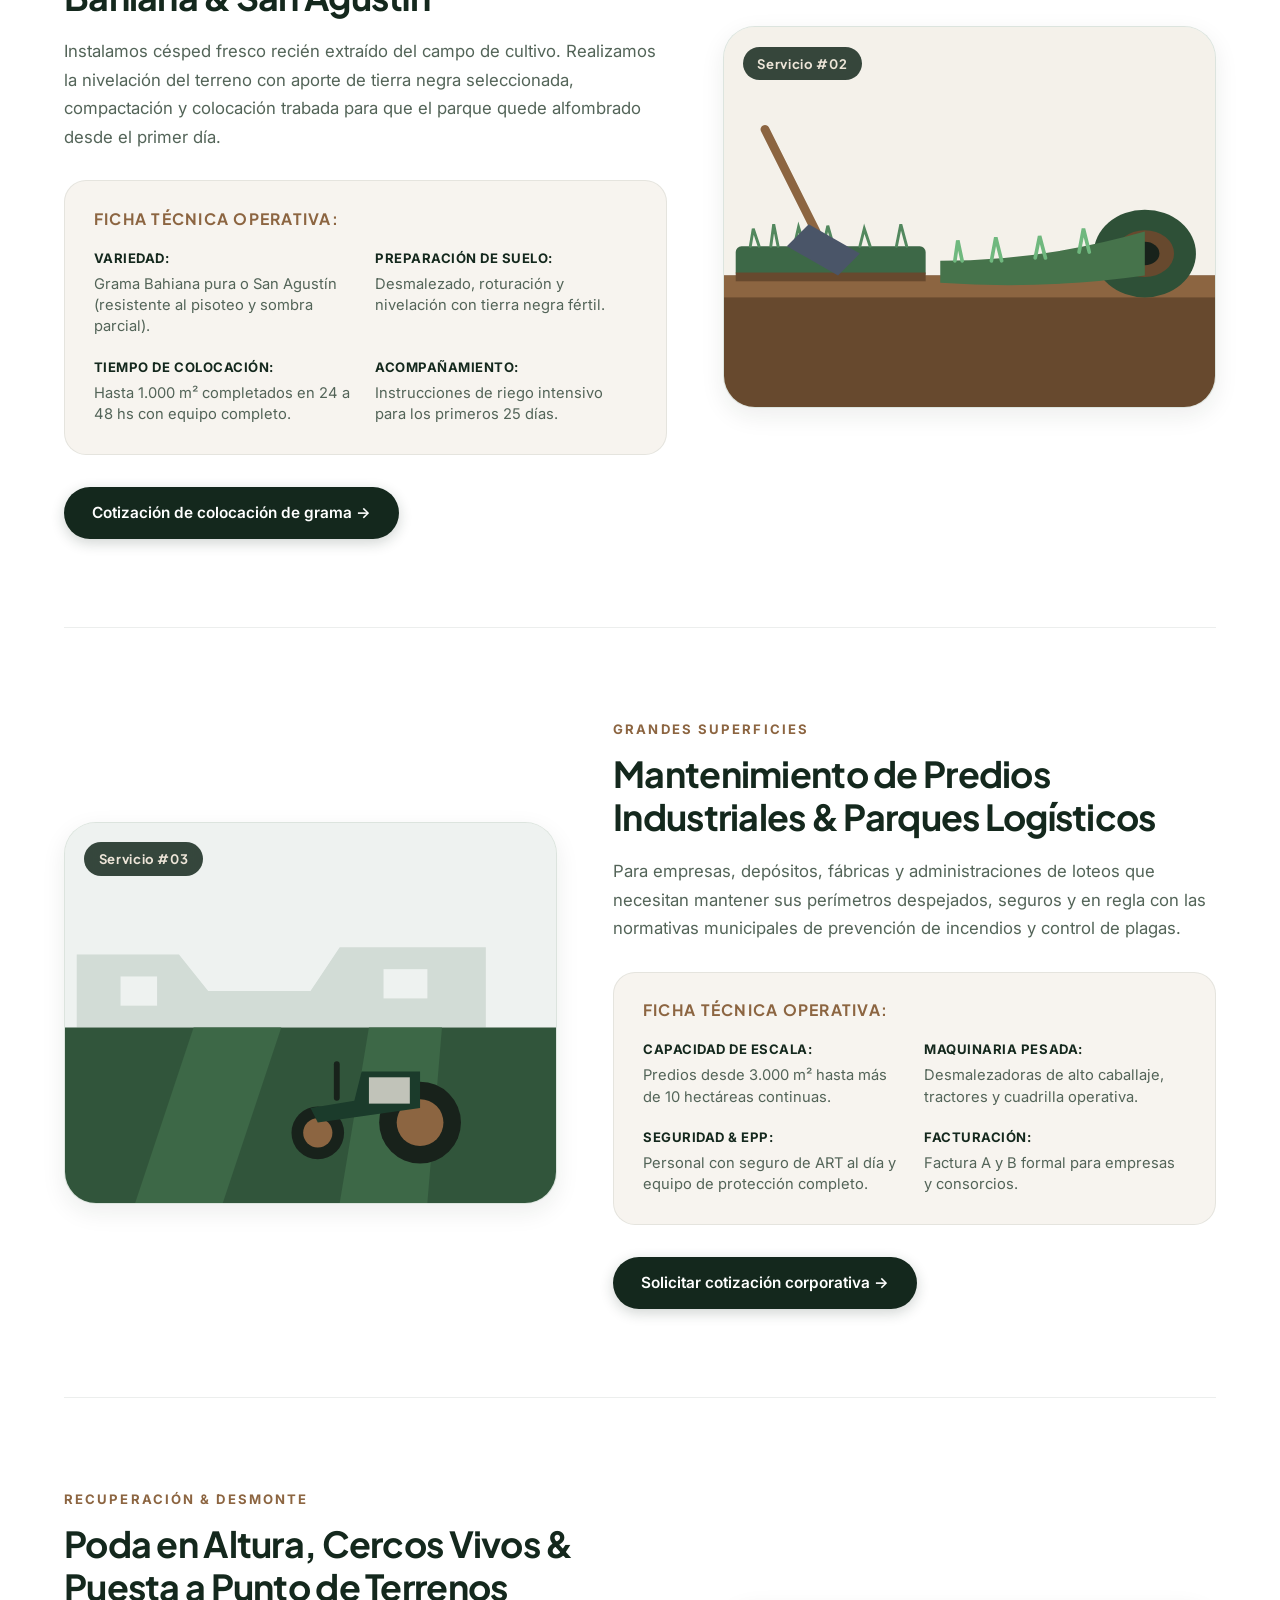
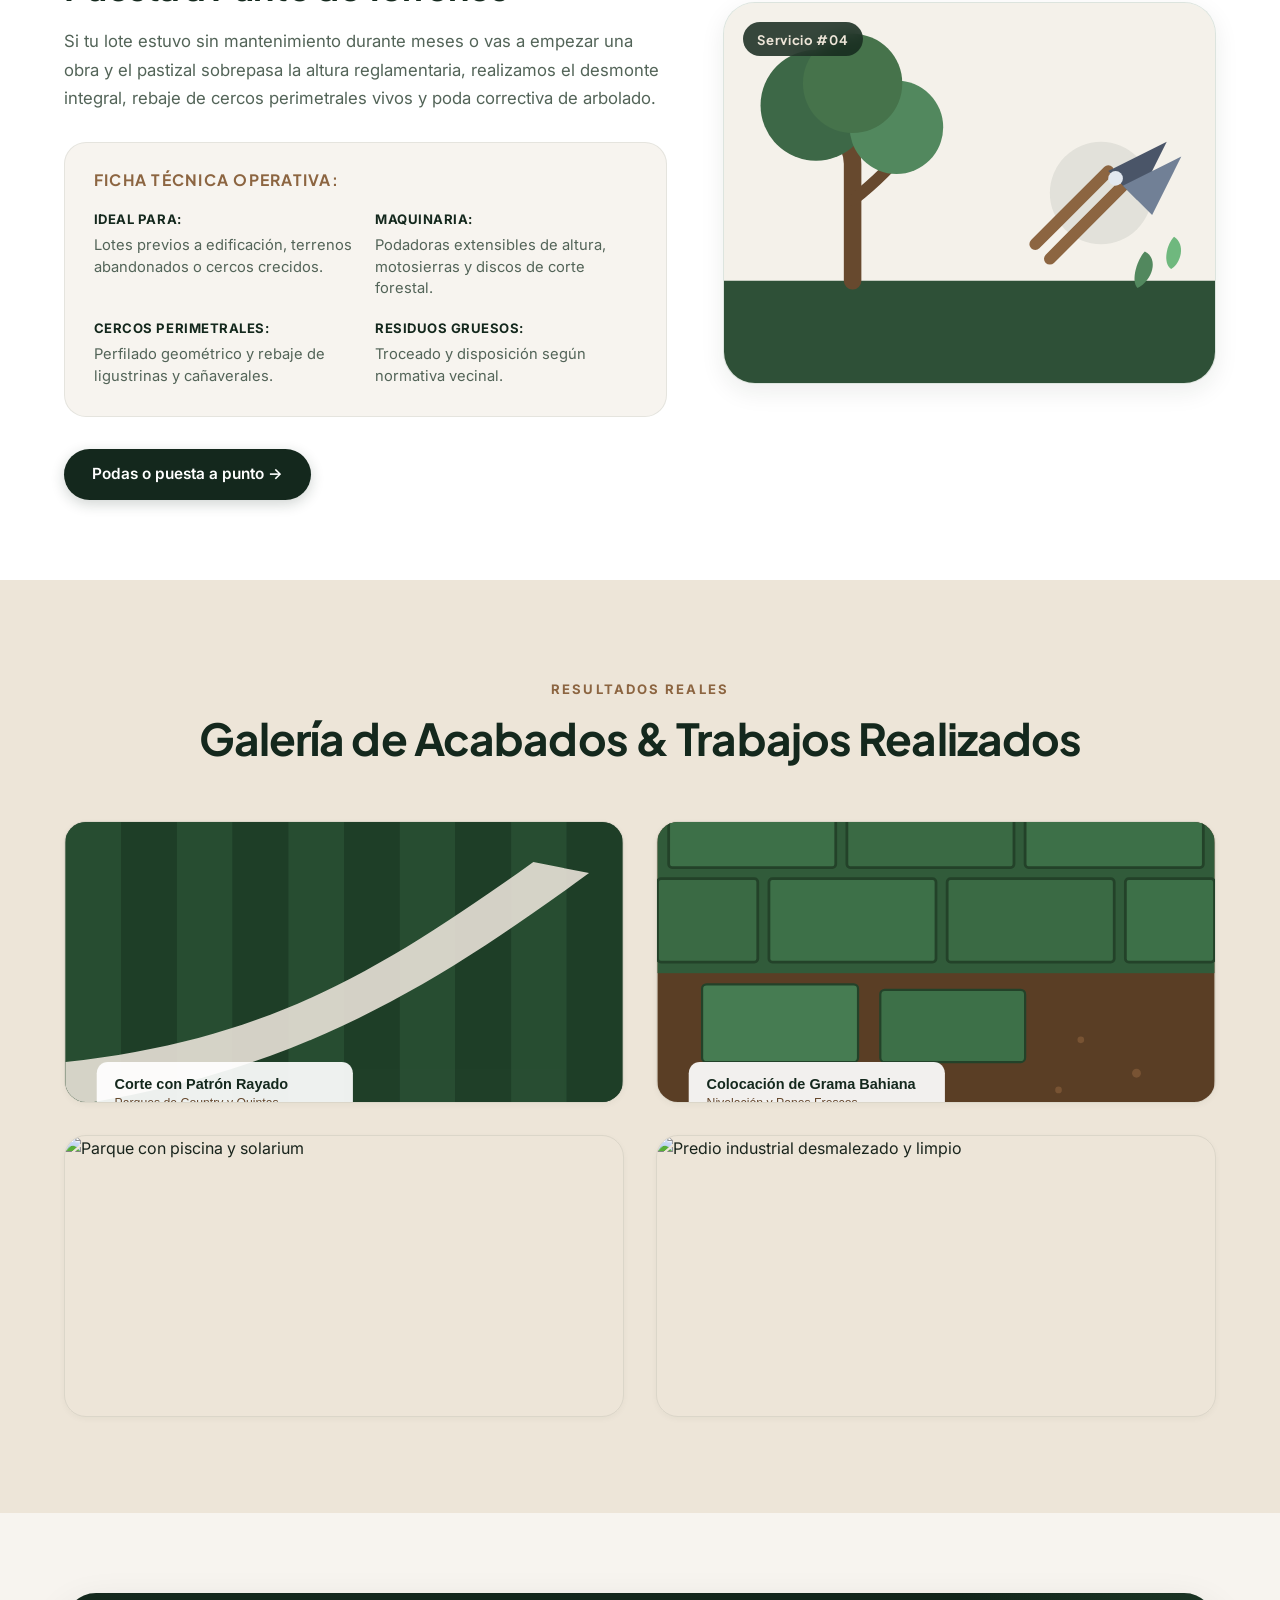
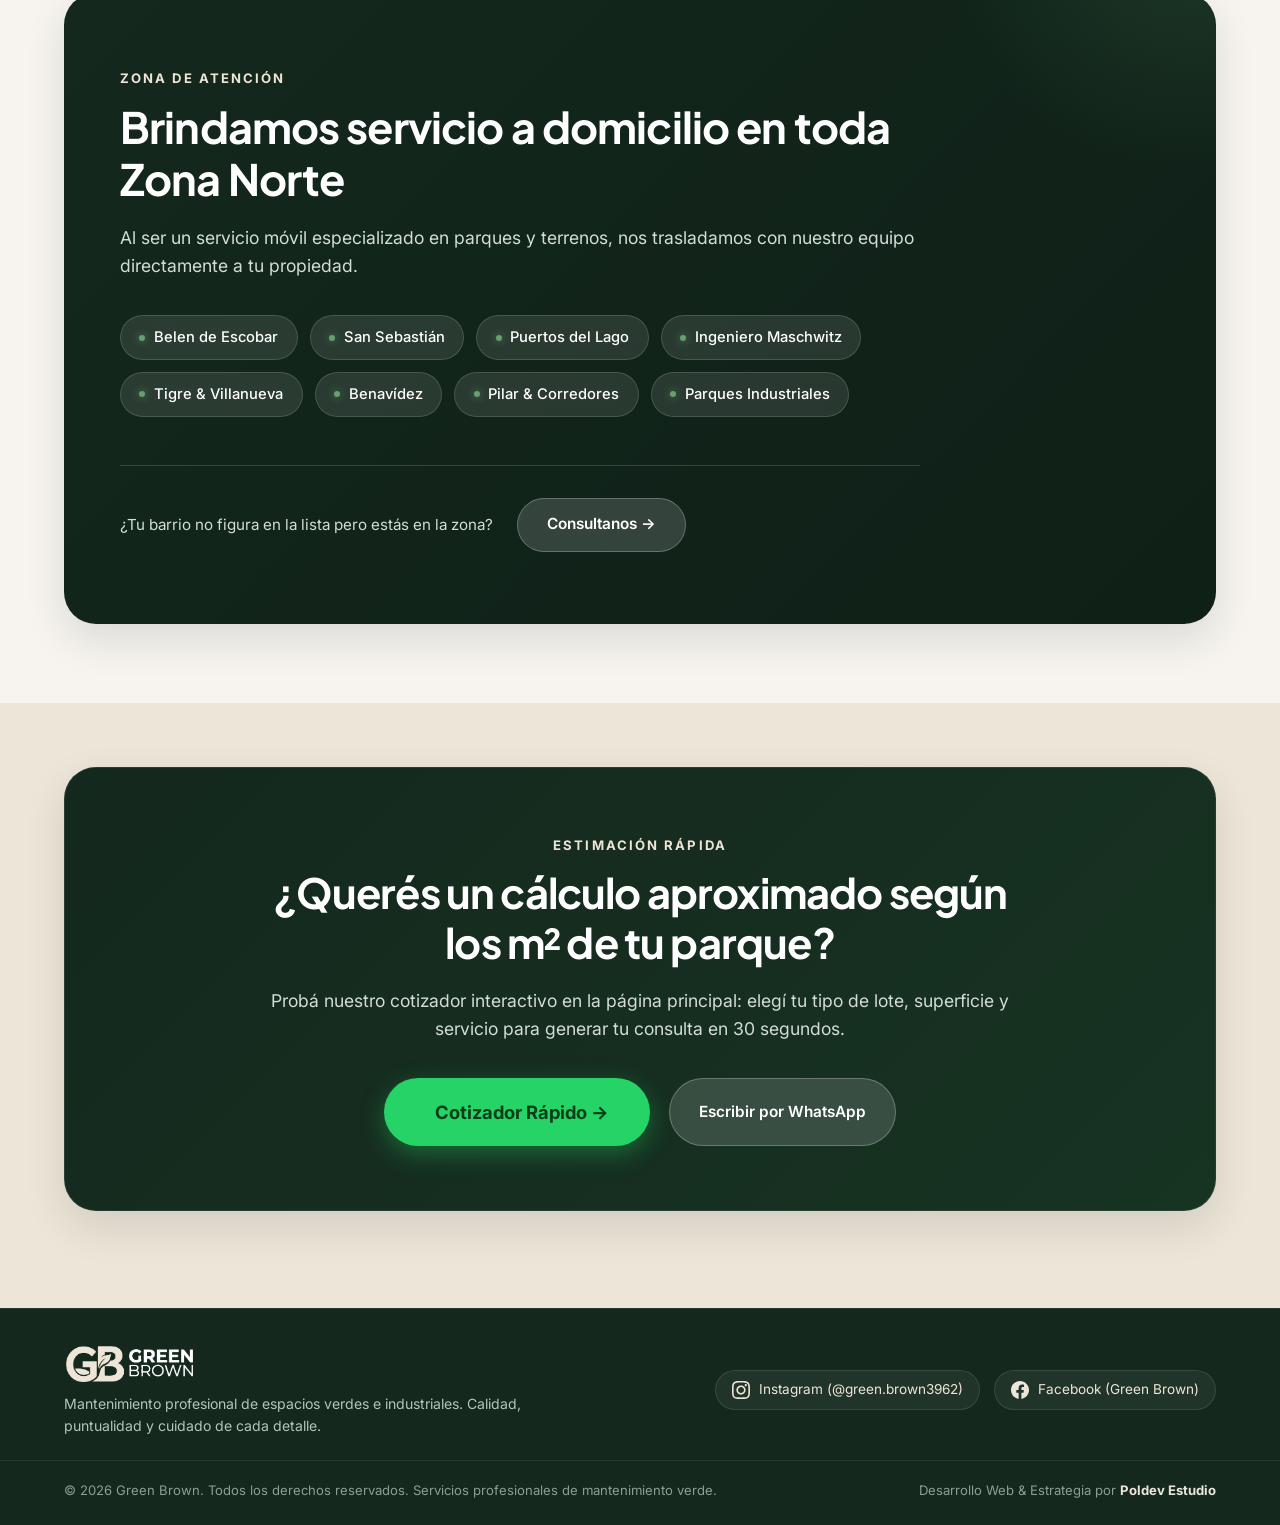
==== commit a7f1be53: "cambios4" ====
--- a/servicios.html
+++ b/servicios.html
@@ -47,9 +47,9 @@
       <nav class="main-nav" id="mainNav">
         <ul class="nav-links">
           <li><a href="index.html" class="nav-item">Inicio</a></li>
-          <li><a href="servicios.html" class="nav-item active-page">Servicios a Detalle</a></li>
+          <li><a href="servicios.html" class="nav-item active-page">Servicios</a></li>
+          <li><a href="#cobertura" class="nav-item">Zonas</a></li>
           <li><a href="index.html#cotizador" class="nav-item">Cotizador Rápido</a></li>
-          <li><a href="index.html#cobertura" class="nav-item">Zonas</a></li>
           <li><a href="index.html#faq" class="nav-item">Preguntas</a></li>
         </ul>
         <div class="nav-actions">
@@ -137,7 +137,7 @@
 
             <div class="detailed-actions">
               <a href="https://wa.me/5491100000000?text=Hola%20Green%20Brown!%20Quiero%20consultar%20por%20el%20servicio%20de%20mantenimiento%20peri%C3%B3dico%20de%20c%C3%A9sped." target="_blank" rel="noopener" class="btn btn-primary">
-                Cotizar este servicio por WhatsApp →
+                Cotizar este servicio →
               </a>
             </div>
           </div>
@@ -182,7 +182,7 @@
 
             <div class="detailed-actions">
               <a href="https://wa.me/5491100000000?text=Hola%20Green%20Brown!%20Quiero%20pedir%20presupuesto%20para%20colocar%20panes%20de%20grama%20bahiana." target="_blank" rel="noopener" class="btn btn-primary">
-                Pedir cotización de colocación de grama →
+                Cotización de colocación de grama →
               </a>
             </div>
           </div>
@@ -272,7 +272,7 @@
 
             <div class="detailed-actions">
               <a href="https://wa.me/5491100000000?text=Hola%20Green%20Brown!%20Necesito%20presupuestar%20una%20puesta%20a%20punto%20o%20poda%20de%20terreno." target="_blank" rel="noopener" class="btn btn-primary">
-                Consultar por puesta a punto →
+                Podas o puesta a punto →
               </a>
             </div>
           </div>
@@ -288,7 +288,6 @@
       <div class="section-header text-center reveal">
         <span class="section-kicker">Resultados Reales</span>
         <h2 class="section-title">Galería de Acabados & Trabajos Realizados</h2>
-        <p class="section-subtitle">Ejemplos de cortes con patrón, colocación de grama y acondicionamiento de predios en Zona Norte.</p>
       </div>
 
       <div class="gallery-grid">
@@ -303,6 +302,39 @@
         </div>
         <div class="gallery-item reveal delay-250">
           <img src="images/gallery-predio-industrial.svg" alt="Predio industrial desmalezado y limpio" class="gallery-img">
+        </div>
+      </div>
+    </div>
+  </section>
+
+  <!-- Cobertura Geográfica -->
+  <section class="coverage-section" id="cobertura">
+    <div class="container">
+      <div class="coverage-card reveal-scale">
+        <div class="coverage-content">
+          <span class="section-kicker text-sand">Zona de Atención</span>
+          <h2 class="coverage-title">Brindamos servicio a domicilio en toda Zona Norte</h2>
+          <p class="coverage-text">
+            Al ser un servicio móvil especializado en parques y terrenos, nos trasladamos con nuestro equipo directamente a tu propiedad.
+          </p>
+
+          <div class="zones-chips">
+            <span class="zone-badge"><span class="zone-dot"></span>Belen de Escobar</span>
+            <span class="zone-badge"><span class="zone-dot"></span>San Sebastián</span>
+            <span class="zone-badge"><span class="zone-dot"></span>Puertos del Lago</span>
+            <span class="zone-badge"><span class="zone-dot"></span>Ingeniero Maschwitz</span>
+            <span class="zone-badge"><span class="zone-dot"></span>Tigre & Villanueva</span>
+            <span class="zone-badge"><span class="zone-dot"></span>Benavídez</span>
+            <span class="zone-badge"><span class="zone-dot"></span>Pilar & Corredores</span>
+            <span class="zone-badge"><span class="zone-dot"></span>Parques Industriales</span>
+          </div>
+
+          <div class="coverage-footer">
+            <p class="coverage-note">¿Tu barrio no figura en la lista pero estás en la zona?</p>
+            <a href="https://wa.me/5491100000000?text=Hola%20Green%20Brown,%20quer%C3%ADa%20saber%20si%20llegan%20hasta%20mi%20zona..." target="_blank" rel="noopener" class="btn btn-secondary-light">
+              Consultanos →
+            </a>
+          </div>
         </div>
       </div>
     </div>
@@ -320,7 +352,7 @@
           </p>
           <div class="cross-link-actions">
             <a href="index.html#cotizador" class="btn btn-whatsapp-giant">
-              <span>Ir al Cotizador Rápido →</span>
+              <span></span>Cotizador Rápido →</span>
             </a>
             <a href="https://wa.me/5491100000000?text=Hola%20Green%20Brown!%20Quiero%20hacer%20una%20consulta%20directa." target="_blank" rel="noopener" class="btn btn-secondary-light">
               Escribir por WhatsApp
